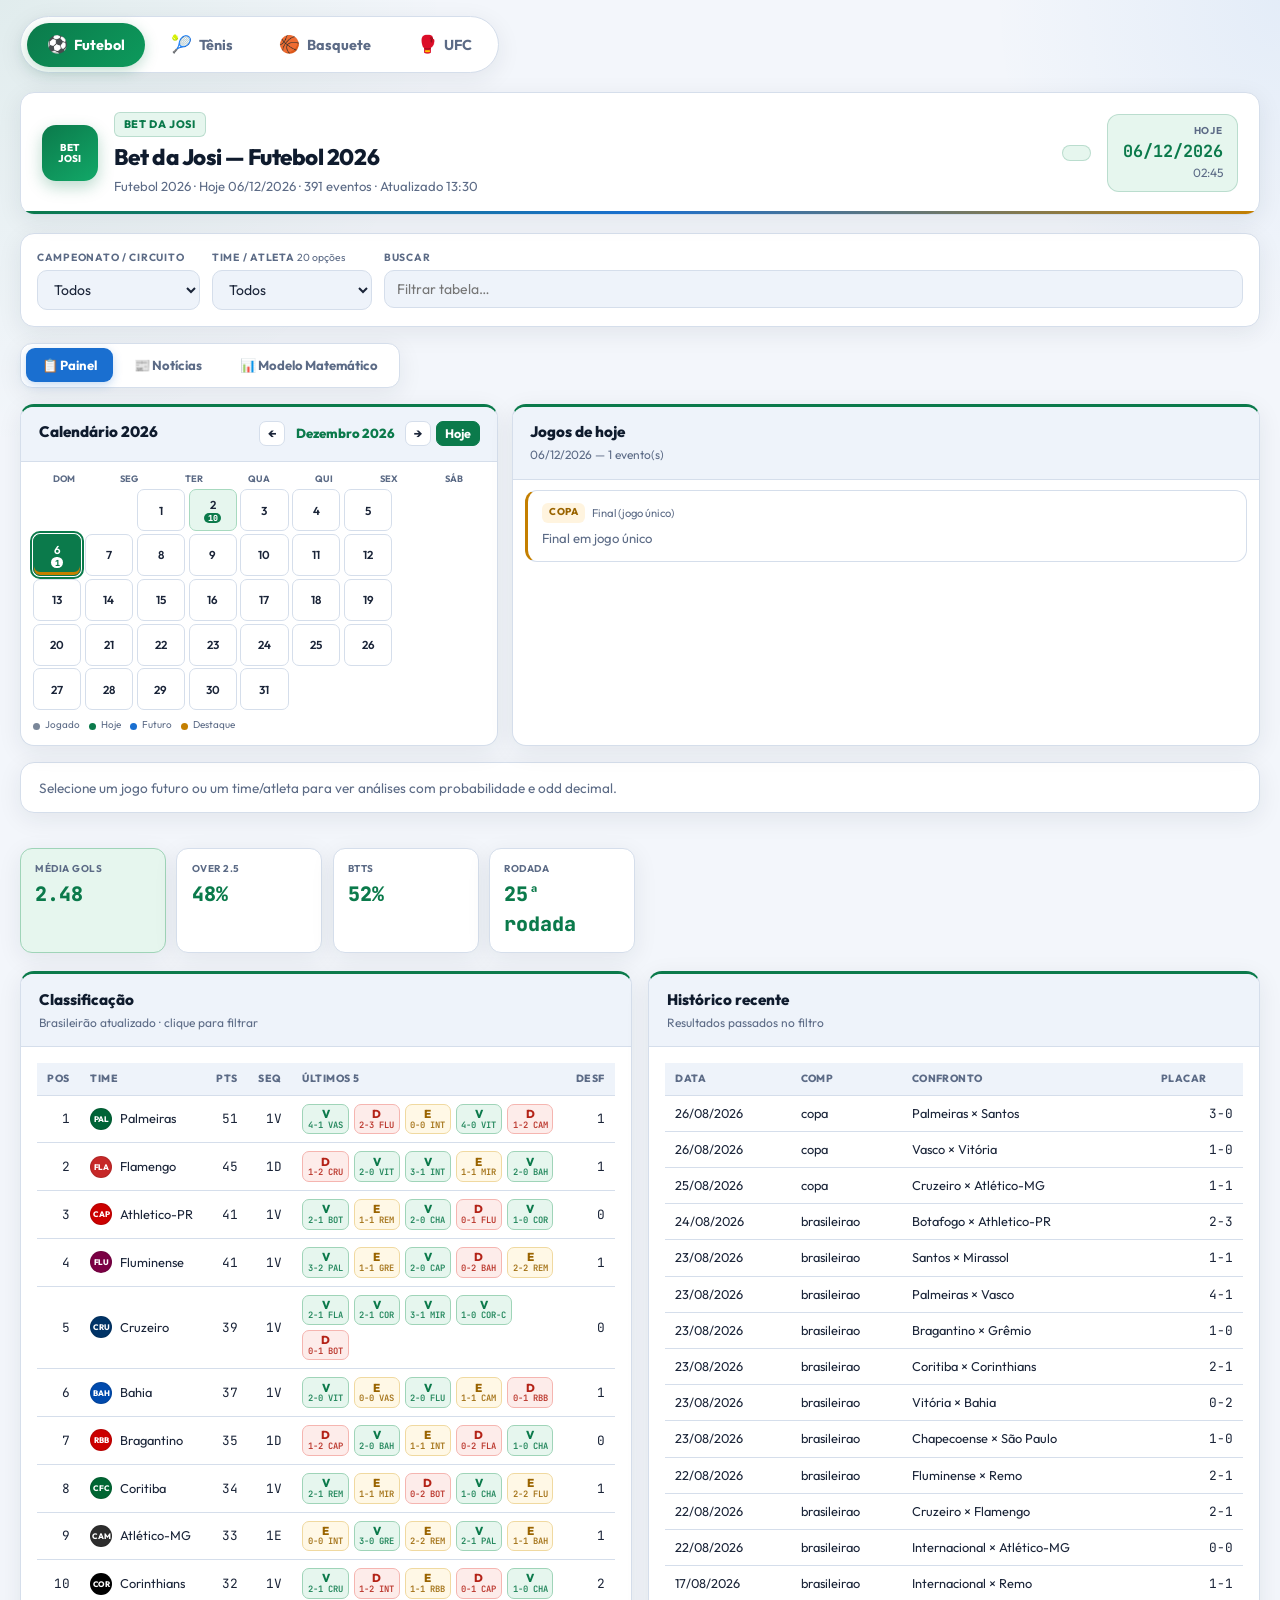
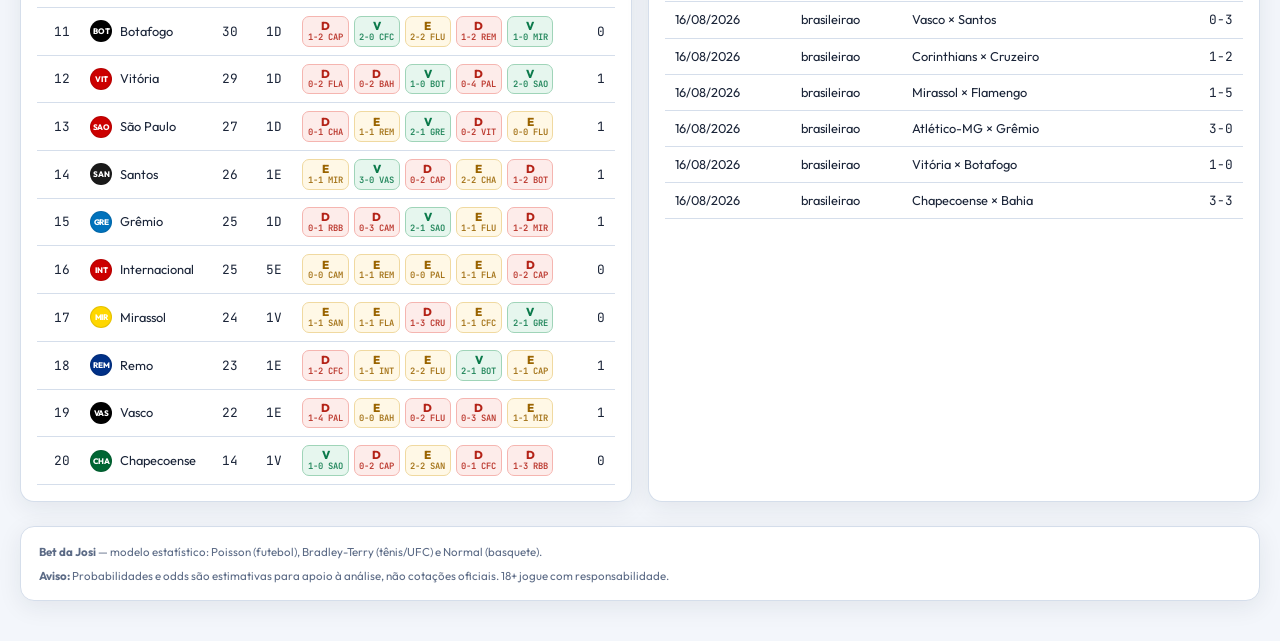
==== index.html @ 53d8cc90 "Adicionar aba de notícias do ge.globo.com com atualização automática. Co-authored-by: Cursor <cursor" ====
<!DOCTYPE html>
<html lang="pt-BR">
<head>
  <meta charset="UTF-8" />
  <meta name="viewport" content="width=device-width, initial-scale=1.0" />
  <title>Bet da Josi 2026 — Futebol, Tênis, Basquete e UFC</title>
  <link rel="preconnect" href="https://fonts.googleapis.com" />
  <link rel="preconnect" href="https://fonts.gstatic.com" crossorigin />
  <link href="https://fonts.googleapis.com/css2?family=Outfit:wght@400;500;600;700;800&family=JetBrains+Mono:wght@500;700&display=swap" rel="stylesheet" />
  <link rel="stylesheet" href="styles.css" />
</head>
<body>
  <div class="app">
    <nav class="sport-tabs" aria-label="Esportes">
      <button type="button" class="sport-tab active" data-sport="futebol"><span class="tab-ico">⚽</span> Futebol</button>
      <button type="button" class="sport-tab" data-sport="tenis"><span class="tab-ico">🎾</span> Tênis</button>
      <button type="button" class="sport-tab" data-sport="basquete"><span class="tab-ico">🏀</span> Basquete</button>
      <button type="button" class="sport-tab" data-sport="ufc"><span class="tab-ico">🥊</span> UFC</button>
    </nav>

    <header class="header">
      <div class="brand-mark">BET<br/>JOSI</div>
      <div class="header-main">
        <span class="badge" id="headerBadge">Bet da Josi</span>
        <h1 id="pageTitle">Bet da Josi 2026</h1>
        <p class="sub" id="metaInfo">Carregando…</p>
      </div>
      <div class="header-selected" id="headerSelected" hidden></div>
      <div class="header-today" id="todayClock" aria-live="polite"></div>
    </header>

    <section class="filters" aria-label="Filtros">
      <div class="filter-group">
        <label for="compFilter">Campeonato / Circuito</label>
        <select id="compFilter"></select>
      </div>
      <div class="filter-group filter-tenis-only" id="tenisGeneroGroup" hidden>
        <label for="tenisGeneroFilter">Circuito</label>
        <select id="tenisGeneroFilter">
          <option value="M">ATP (Masculino)</option>
          <option value="F">WTA (Feminino)</option>
        </select>
      </div>
      <div class="filter-group">
        <label for="teamFilter"><span id="teamFilterLabel">Time / Atleta</span> <span class="filter-count" id="teamsCount"></span></label>
        <select id="teamFilter"></select>
      </div>
      <div class="filter-group grow">
        <label for="searchInput">Buscar</label>
        <input id="searchInput" type="search" placeholder="Filtrar tabela…" />
      </div>
    </section>

    <nav class="view-tabs" aria-label="Visualização">
      <button type="button" class="view-tab active" data-view="painel">📋 Painel</button>
      <button type="button" class="view-tab" data-view="noticias">📰 Notícias</button>
      <button type="button" class="view-tab" data-view="modelo">📊 Modelo Matemático</button>
    </nav>

    <div id="viewPainel" class="view-panel">
    <section class="calendar-section">
      <div class="panel panel-field">
        <div class="panel-head calendar-head">
          <div>
            <h2>Calendário 2026</h2>
            <p>Abre na data de hoje. Clique para ver os jogos do dia.</p>
          </div>
          <div class="calendar-nav">
            <button type="button" id="btnPrevMonth" class="cal-btn" aria-label="Mês anterior">←</button>
            <span id="calMonthLabel" class="cal-month-label">Agosto 2026</span>
            <button type="button" id="btnNextMonth" class="cal-btn" aria-label="Próximo mês">→</button>
            <button type="button" id="btnToday" class="cal-btn cal-btn-today">Hoje</button>
          </div>
        </div>
        <div class="panel-body">
          <div class="cal-weekdays"><span>Dom</span><span>Seg</span><span>Ter</span><span>Qua</span><span>Qui</span><span>Sex</span><span>Sáb</span></div>
          <div id="calendarGrid" class="calendar-grid"></div>
          <div class="cal-legend">
            <span><i class="dot dot-past"></i> Jogado</span>
            <span><i class="dot dot-today"></i> Hoje</span>
            <span><i class="dot dot-future"></i> Futuro</span>
            <span><i class="dot dot-copa"></i> Destaque</span>
          </div>
        </div>
      </div>
      <div class="panel panel-field day-panel">
        <div class="panel-head">
          <h2 id="dayTitle">Jogos do dia</h2>
          <p id="daySubtitle">Selecione uma data</p>
        </div>
        <div class="panel-body" id="dayGamesBody"><div class="empty">Carregando…</div></div>
      </div>
    </section>

    <div class="hint-box" id="hintBox">
      Selecione um jogo futuro ou um time/atleta para ver análises com probabilidade e odd decimal.
    </div>

    <section id="fixturesContainer" class="fixtures-container"></section>
    <section class="kpi-grid" id="kpiGrid"></section>

    <div class="grid-2">
      <article class="panel panel-field">
        <div class="panel-head">
          <h2 id="tableTitle">Resumo</h2>
          <p id="tableSub">Estatísticas do filtro atual</p>
        </div>
        <div class="panel-body table-wrap">
          <table>
            <thead id="teamsTableHead"></thead>
            <tbody id="teamsTableBody"></tbody>
          </table>
        </div>
      </article>
      <article class="panel panel-field">
        <div class="panel-head">
          <h2>Histórico recente</h2>
          <p>Resultados passados no filtro</p>
        </div>
        <div class="panel-body table-wrap">
          <table>
            <thead>
              <tr><th>Data</th><th>Comp</th><th>Confronto</th><th>Placar</th></tr>
            </thead>
            <tbody id="matchesTableBody"></tbody>
          </table>
          <div class="empty" id="matchesEmpty" style="display:none">Nenhum resultado.</div>
        </div>
      </article>
    </div>
    </div>

    <div id="viewModelo" class="view-panel" hidden>
      <article class="panel panel-field modelo-panel">
        <div class="panel-head">
          <h2>Modelo Matemático</h2>
          <p id="modeloSub">Metodologia de cálculo das probabilidades</p>
        </div>
        <div class="panel-body" id="glossarioText"></div>
      </article>
    </div>

    <div id="viewNoticias" class="view-panel" hidden>
      <article class="panel panel-field news-panel">
        <div class="panel-head news-head">
          <div>
            <h2>Últimas notícias</h2>
            <p id="newsSub">Fonte: <a href="https://ge.globo.com/" target="_blank" rel="noopener noreferrer">ge.globo.com</a></p>
          </div>
          <div class="news-meta" id="newsMeta"></div>
        </div>
        <div class="panel-body" id="newsBody">
          <div class="empty">Carregando notícias…</div>
        </div>
      </article>
    </div>

    <footer class="footer">
      <p><strong>Bet da Josi</strong> — modelo estatístico: Poisson (futebol), Bradley-Terry (tênis/UFC) e Normal (basquete).</p>
      <p style="margin-top:0.4rem"><strong>Aviso:</strong> Probabilidades e odds são estimativas para apoio à análise, não cotações oficiais. 18+ jogue com responsabilidade.</p>
    </footer>
  </div>

  <script src="data.js"></script>
  <script src="calendario.js"></script>
  <script src="tenis-data.js"></script>
  <script src="basquete-data.js"></script>
  <script src="ufc-data.js"></script>
  <script src="live-sync.js"></script>
  <script src="markets-engine.js"></script>
  <script src="app.js"></script>
</body>
</html>
---- styles.css ----
:root {
  --bg: #f3f6fb;
  --surface: #ffffff;
  --surface2: #eef3fa;
  --border: #d5deeb;
  --text: #1a2438;
  --muted: #5c6b86;
  --accent: #0b7a4b;
  --accent-soft: #e6f6ee;
  --accent-2: #c47f00;
  --blue: #1a6fd0;
  --radius: 14px;
  --font: "Outfit", "DM Sans", system-ui, sans-serif;
  --mono: "JetBrains Mono", monospace;
  --shadow: 0 6px 24px rgba(26, 36, 56, 0.08);
  --prob-alta: #0b7a4b;
  --prob-media: #c47f00;
  --prob-baixa: #7a8799;
}
*, *::before, *::after { box-sizing: border-box; margin: 0; padding: 0; }
body {
  font-family: var(--font);
  background:
    radial-gradient(ellipse 70% 40% at 0% 0%, rgba(11,122,75,0.08), transparent 50%),
    radial-gradient(ellipse 50% 35% at 100% 0%, rgba(26,111,208,0.07), transparent 45%),
    var(--bg);
  color: var(--text);
  line-height: 1.5;
  min-height: 100vh;
}
.app { max-width: 1440px; margin: 0 auto; padding: 1rem 1.25rem 2.5rem; }

.sport-tabs {
  display: flex; gap: 0.4rem; margin-bottom: 1.15rem; padding: 0.35rem;
  background: var(--surface); border: 1px solid var(--border); border-radius: 999px;
  width: fit-content; max-width: 100%; box-shadow: var(--shadow);
}
.sport-tab {
  border: none; background: transparent; color: var(--muted); font-family: inherit;
  font-weight: 700; font-size: 0.9rem; padding: 0.6rem 1.25rem; border-radius: 999px;
  cursor: pointer; display: flex; align-items: center; justify-content: center; gap: 0.4rem;
  white-space: nowrap; flex: 1; min-height: 44px; transition: background 0.15s, color 0.15s;
}
.sport-tab:hover { color: var(--text); background: var(--surface2); }
.sport-tab.active {
  background: linear-gradient(135deg, #0b7a4b, #0d9a5c); color: #fff;
  box-shadow: 0 4px 14px rgba(11,122,75,0.25);
}
.sport-tab .tab-ico { font-size: 1.05rem; line-height: 1; }

@media (max-width: 720px) {
  .app { padding: 0.75rem 0.85rem 2rem; }
  .sport-tabs {
    display: grid;
    grid-template-columns: 1fr 1fr;
    width: 100%;
    border-radius: 16px;
    gap: 0.35rem;
    padding: 0.4rem;
    overflow: visible;
  }
  .sport-tab {
    flex-direction: column;
    gap: 0.2rem;
    padding: 0.7rem 0.4rem;
    border-radius: 12px;
    font-size: 0.78rem;
    white-space: normal;
    text-align: center;
    line-height: 1.2;
    min-height: 58px;
  }
  .sport-tab .tab-ico { font-size: 1.25rem; }
}

.header {
  display: flex; flex-wrap: wrap; align-items: center; gap: 1rem; margin-bottom: 1.15rem;
  padding: 1.1rem 1.3rem; background: var(--surface); border: 1px solid var(--border);
  border-radius: var(--radius); box-shadow: var(--shadow); position: relative; overflow: hidden;
}
.header::after {
  content: ""; position: absolute; bottom: 0; left: 0; right: 0; height: 3px;
  background: linear-gradient(90deg, var(--accent), var(--blue), var(--accent-2));
}
.brand-mark {
  width: 56px; height: 56px; border-radius: 14px;
  background: linear-gradient(145deg, #0b7a4b, #12a868); display: grid; place-items: center;
  font-weight: 800; font-size: 0.62rem; line-height: 1.15; color: #fff; text-align: center;
  letter-spacing: 0.02em; box-shadow: 0 6px 16px rgba(11,122,75,0.28);
}
.header h1 { font-size: 1.4rem; font-weight: 800; letter-spacing: -0.02em; color: #0f1b2d; }
.header .sub { color: var(--muted); font-size: 0.82rem; margin-top: 0.15rem; }
.badge {
  display: inline-block; padding: 0.2rem 0.55rem; border-radius: 6px; font-size: 0.68rem;
  font-weight: 800; background: var(--accent-soft); color: var(--accent);
  text-transform: uppercase; letter-spacing: 0.06em; margin-bottom: 0.25rem;
  border: 1px solid rgba(11,122,75,0.2);
}
.header-today {
  margin-left: auto; text-align: right; padding: 0.55rem 0.9rem; background: var(--accent-soft);
  border: 1px solid rgba(11,122,75,0.2); border-radius: 12px; min-width: 118px;
}
.header-today .today-label { font-size: 0.62rem; text-transform: uppercase; letter-spacing: 0.08em; color: var(--muted); font-weight: 700; }
.header-today .today-date { font-family: var(--mono); font-weight: 700; font-size: 1.05rem; color: var(--accent); }
.header-today .today-time { font-size: 0.75rem; color: var(--muted); }

.filters {
  display: flex; flex-wrap: wrap; gap: 0.75rem; margin-bottom: 1rem; padding: 1rem;
  background: var(--surface); border: 1px solid var(--border); border-radius: var(--radius); box-shadow: var(--shadow);
}
.filter-tenis-only { display: none !important; }
body.sport-tenis .filter-tenis-only { display: flex !important; }

.filters .filter-group { display: flex; flex-direction: column; gap: 0.25rem; }
.filter-group.grow { flex: 1; min-width: 180px; }
.filter-group label { font-size: 0.65rem; text-transform: uppercase; letter-spacing: 0.07em; color: var(--muted); font-weight: 700; }
.filter-count { font-weight: 400; text-transform: none; letter-spacing: 0; }
.filter-group select, .filter-group input {
  background: var(--surface2); border: 1px solid var(--border); color: var(--text);
  padding: 0.55rem 0.75rem; border-radius: 10px; font-family: inherit; font-size: 0.875rem; min-width: 160px;
}
.filter-group select:focus, .filter-group input:focus { outline: 2px solid var(--accent); outline-offset: 1px; }

.hint-box, .glossario-box {
  padding: 0.9rem 1.1rem; margin-bottom: 1rem; background: var(--surface);
  border: 1px solid var(--border); border-radius: var(--radius); font-size: 0.85rem; color: var(--muted);
  box-shadow: var(--shadow);
}

.view-tabs {
  display: flex; gap: 0.35rem; margin-bottom: 1rem; padding: 0.3rem;
  background: var(--surface); border: 1px solid var(--border); border-radius: 12px;
  width: fit-content; max-width: 100%; box-shadow: var(--shadow);
}
.view-tab {
  border: none; background: transparent; color: var(--muted); font-family: inherit;
  font-weight: 700; font-size: 0.82rem; padding: 0.55rem 1rem; border-radius: 9px; cursor: pointer;
}
.view-tab:hover { color: var(--text); background: var(--surface2); }
.view-tab.active { background: var(--blue); color: #fff; box-shadow: 0 3px 10px rgba(26,111,208,0.25); }

.modelo-panel .panel-body { font-size: 0.88rem; line-height: 1.65; color: var(--text); }
.modelo-panel .panel-body h3 { font-size: 0.95rem; margin: 1rem 0 0.4rem; color: var(--accent); }
.modelo-panel .panel-body h3:first-child { margin-top: 0; }
.modelo-panel .panel-body ul { margin: 0.35rem 0 0.5rem 1.1rem; color: var(--muted); }
.modelo-panel .panel-body li { margin-bottom: 0.25rem; }

.header-main { flex: 1; min-width: 180px; }
.header-selected {
  display: flex; align-items: center; gap: 0.65rem; padding: 0.45rem 0.85rem;
  background: var(--accent-soft); border: 1px solid rgba(11,122,75,0.2); border-radius: 12px;
}
.header-selected .team-name-lg { font-weight: 800; font-size: 0.95rem; }
.header-selected .team-pos { font-size: 0.72rem; color: var(--muted); font-family: var(--mono); }

.team-crest {
  width: 28px; height: 28px; object-fit: contain; flex-shrink: 0; vertical-align: middle;
}
.team-crest.lg { width: 48px; height: 48px; }
.team-crest.sm { width: 22px; height: 22px; }
.team-crest-fb {
  display: inline-grid; place-items: center; border-radius: 50%; color: #fff;
  font-weight: 800; font-size: 0.58rem; letter-spacing: -0.02em;
  border: 1px solid rgba(0,0,0,0.1); flex-shrink: 0;
}
.team-crest-fb.lg { width: 48px; height: 48px; font-size: 0.72rem; }
.team-crest-fb.sm { width: 22px; height: 22px; font-size: 0.5rem; }
.team-cell { display: inline-flex; align-items: center; gap: 0.45rem; }
.proximo-team .crest-wrap { margin-bottom: 0.35rem; display: flex; justify-content: center; }

.form-strip { display: flex; gap: 0.28rem; flex-wrap: wrap; align-items: center; }
.form-badge {
  display: inline-flex; flex-direction: column; align-items: center; justify-content: center;
  min-width: 34px; padding: 0.2rem 0.3rem; border-radius: 7px; font-size: 0.62rem; font-weight: 800;
  border: 1px solid transparent; line-height: 1.1;
}
.form-badge .form-letter { font-size: 0.72rem; }
.form-badge .form-score { font-family: var(--mono); font-size: 0.55rem; font-weight: 600; opacity: 0.9; }
.form-badge.form-win { background: #e6f6ee; color: #0b7a4b; border-color: #9fd4b8; }
.form-badge.form-draw { background: #fff8e6; color: #9a6400; border-color: #f0d9a0; }
.form-badge.form-loss { background: #fdecea; color: #b42318; border-color: #f5b5b0; }

.fixture-info {
  padding: 0.85rem 1rem; background: var(--surface2); border-bottom: 1px solid var(--border);
  display: flex; flex-direction: column; gap: 0.65rem;
}
.fixture-info-row { display: grid; grid-template-columns: repeat(auto-fit, minmax(140px, 1fr)); gap: 0.5rem; }
.info-chip {
  background: var(--surface); border: 1px solid var(--border); border-radius: 10px;
  padding: 0.5rem 0.65rem;
}
.info-chip .chip-label {
  display: block; font-size: 0.58rem; text-transform: uppercase; letter-spacing: 0.06em;
  color: var(--muted); font-weight: 700; margin-bottom: 0.2rem;
}
.info-chip .chip-value { font-size: 0.8rem; font-weight: 600; color: var(--text); }
.info-chip.wide { grid-column: 1 / -1; }
.odds-row { display: flex; gap: 0.4rem; flex-wrap: wrap; }
.odd-box {
  flex: 1; min-width: 70px; text-align: center; padding: 0.4rem 0.5rem;
  background: var(--surface); border: 1px solid var(--border); border-radius: 8px;
}
.odd-box .odd-lbl { font-size: 0.58rem; color: var(--muted); font-weight: 700; text-transform: uppercase; }
.odd-box .odd-val { font-family: var(--mono); font-weight: 800; font-size: 0.95rem; color: var(--accent); }
.injury-list { font-size: 0.75rem; color: var(--muted); margin-top: 0.15rem; }
.injury-list .out { color: #b42318; font-weight: 600; }
.injury-list .in { color: #0b7a4b; font-weight: 600; }
.kpi-form .value { display: flex; justify-content: center; padding-top: 0.15rem; }
.table-form-col { min-width: 190px; }

.news-panel .panel-head.news-head { display: flex; flex-wrap: wrap; justify-content: space-between; align-items: flex-start; gap: 0.75rem; }
.news-meta { font-size: 0.72rem; color: var(--muted); font-family: var(--mono); padding: 0.35rem 0.65rem; background: var(--surface2); border-radius: 8px; border: 1px solid var(--border); }
.news-list { display: flex; flex-direction: column; gap: 0.65rem; }
.news-card {
  display: flex; gap: 0.85rem; padding: 0.85rem; background: var(--surface);
  border: 1px solid var(--border); border-radius: 12px; text-decoration: none; color: inherit;
  transition: border-color 0.15s, box-shadow 0.15s;
}
.news-card:hover { border-color: var(--accent); box-shadow: 0 4px 14px rgba(11,122,75,0.1); }
.news-thumb { width: 110px; height: 74px; object-fit: cover; border-radius: 8px; flex-shrink: 0; background: var(--surface2); }
.news-thumb-fallback { display: grid; place-items: center; font-size: 1.6rem; background: var(--surface2); }
.news-content { flex: 1; min-width: 0; }
.news-team { display: flex; align-items: center; gap: 0.35rem; margin-bottom: 0.25rem; font-size: 0.72rem; font-weight: 700; color: var(--muted); }
.news-title { font-size: 0.92rem; font-weight: 800; line-height: 1.35; margin: 0 0 0.3rem; color: var(--text); }
.news-resumo { font-size: 0.78rem; color: var(--muted); line-height: 1.45; margin: 0 0 0.4rem; display: -webkit-box; -webkit-line-clamp: 2; -webkit-box-orient: vertical; overflow: hidden; }
.news-footer { display: flex; justify-content: space-between; align-items: center; gap: 0.5rem; font-size: 0.7rem; }
.news-date { color: var(--muted); font-family: var(--mono); }
.news-link { color: var(--accent); font-weight: 700; }
@media (max-width: 600px) {
  .news-card { flex-direction: column; }
  .news-thumb { width: 100%; height: 140px; }
}

.calendar-section { display: grid; grid-template-columns: minmax(240px, 0.78fr) 1.22fr; gap: 0.85rem; margin-bottom: 1rem; }
@media (max-width: 980px) { .calendar-section { grid-template-columns: 1fr; } }
.panel {
  background: var(--surface); border: 1px solid var(--border); border-radius: var(--radius);
  overflow: hidden; box-shadow: var(--shadow);
}
.panel-field { border-top: 3px solid var(--accent); }
.panel-head { padding: 0.9rem 1.1rem; border-bottom: 1px solid var(--border); background: var(--surface2); }
.panel-head h2 { font-size: 0.95rem; font-weight: 800; color: #0f1b2d; }
.panel-head p { font-size: 0.75rem; color: var(--muted); margin-top: 0.15rem; }
.panel-body { padding: 1rem; }
.calendar-section .panel-body { padding: 0.65rem 0.75rem 0.75rem; }
.calendar-head { display: flex; flex-wrap: wrap; justify-content: space-between; gap: 0.5rem; align-items: flex-start; }
.calendar-head p { display: none; }
.calendar-nav { display: flex; align-items: center; gap: 0.3rem; }
.cal-btn {
  border: 1px solid var(--border); background: #fff; color: var(--text); border-radius: 7px;
  padding: 0.25rem 0.5rem; font-family: inherit; font-weight: 700; cursor: pointer; font-size: 0.78rem;
}
.cal-btn:hover { border-color: var(--accent); color: var(--accent); }
.cal-btn-today { background: var(--accent); color: #fff; border-color: var(--accent); }
.cal-month-label { font-weight: 800; color: var(--accent); min-width: 110px; text-align: center; font-size: 0.82rem; }
.cal-weekdays {
  display: grid; grid-template-columns: repeat(7, 1fr); gap: 0.18rem; margin-bottom: 0.2rem;
  font-size: 0.58rem; text-transform: uppercase; letter-spacing: 0.04em; color: var(--muted); font-weight: 700; text-align: center;
}
.calendar-grid { display: grid; grid-template-columns: repeat(7, 1fr); gap: 0.18rem; max-width: 360px; }
.cal-day {
  aspect-ratio: 1.15; max-height: 42px; border: 1px solid var(--border); background: #fff; border-radius: 7px;
  cursor: pointer; display: flex; flex-direction: column; align-items: center; justify-content: center;
  gap: 0.05rem; font-family: inherit; color: var(--text); padding: 0.08rem;
}
.cal-day.empty-day { background: transparent; border-color: transparent; cursor: default; }
.cal-day-num { font-weight: 600; font-size: 0.72rem; }
.cal-day-count {
  font-size: 0.52rem; font-family: var(--mono); background: var(--accent); color: #fff;
  border-radius: 999px; padding: 0.02rem 0.22rem; font-weight: 800;
}
.cal-day.has-games { background: var(--accent-soft); border-color: #a7d9bf; }
.cal-day.is-past.has-games { background: #eef1f5; border-color: #c9d2de; }
.cal-day.is-past .cal-day-count { background: #7a8799; }
.cal-day.is-future.has-games { background: #eaf3fc; border-color: #b7d4f5; }
.cal-day.is-future .cal-day-count { background: var(--blue); }
.cal-day.has-copa { box-shadow: inset 0 -3px 0 var(--accent-2); }
.cal-day.is-today { outline: 2px solid var(--accent); outline-offset: 1px; }
.cal-day.is-selected { background: var(--accent) !important; color: #fff; border-color: var(--accent); }
.cal-day.is-selected .cal-day-count { background: #fff; color: var(--accent); }
.cal-legend { display: flex; flex-wrap: wrap; gap: 0.55rem; margin-top: 0.5rem; font-size: 0.62rem; color: var(--muted); }
.cal-legend .dot { display: inline-block; width: 7px; height: 7px; border-radius: 50%; margin-right: 0.2rem; vertical-align: middle; }
.dot-past { background: #7a8799; } .dot-today { background: var(--accent); }
.dot-future { background: var(--blue); } .dot-copa { background: var(--accent-2); }

.day-panel .panel-body { max-height: 340px; overflow-y: auto; }
.day-game {
  display: block; width: 100%; text-align: left; border: 1px solid var(--border); background: #fff;
  border-radius: 12px; padding: 0.75rem 0.9rem; margin-bottom: 0.5rem; cursor: pointer;
  font-family: inherit; color: var(--text);
}
.day-game:hover { border-color: var(--accent); background: var(--accent-soft); }
.day-game.upcoming { border-left: 3px solid var(--blue); }
.day-game.live-day { border-left: 3px solid var(--accent); }
.day-game.played { border-left: 3px solid #7a8799; }
.day-game-tbd { border-left: 3px solid var(--accent-2); cursor: default; }
.day-game-meta { display: flex; flex-wrap: wrap; gap: 0.45rem; font-size: 0.7rem; color: var(--muted); margin-bottom: 0.4rem; align-items: center; }
.day-game-row { display: grid; grid-template-columns: 1fr auto 1fr; gap: 0.5rem; align-items: center; font-weight: 700; font-size: 0.88rem; }
.day-team { display: flex; align-items: center; gap: 0.3rem; }
.day-team.right { justify-content: flex-end; }
.day-score { font-family: var(--mono); color: var(--accent); font-size: 1rem; }
.day-kick { font-family: var(--mono); color: var(--blue); font-size: 0.85rem; font-weight: 700; }
.day-game-cta { margin-top: 0.35rem; font-size: 0.7rem; color: var(--accent); font-weight: 700; }
.day-game-tbd-msg { font-size: 0.82rem; color: var(--muted); }

.comp-badge {
  display: inline-block; padding: 0.15rem 0.45rem; border-radius: 6px; font-size: 0.62rem;
  font-weight: 800; text-transform: uppercase; letter-spacing: 0.04em; background: #e8eef7; color: #3a4a66;
}
.comp-badge.comp-copa, .comp-badge.comp-usopen { background: #fff4df; color: #9a6400; }
.comp-badge.comp-brasileirao, .comp-badge.comp-nba { background: #e5f0fc; color: #1859a8; }
.comp-badge.comp-nbb { background: var(--accent-soft); color: var(--accent); }
.comp-badge.comp-euroleague, .comp-badge.comp-atp1000, .comp-badge.comp-grandslam { background: #efe8ff; color: #5b3db8; }
.comp-badge.comp-atp { background: #e5f0fc; color: #1859a8; }
.comp-badge.comp-wta { background: #fce8f0; color: #a8326b; }
.comp-badge.comp-fightnight { background: #ffe8e0; color: #9a3a1a; }
.comp-badge.comp-ppv { background: #1a1a1a; color: #f5c518; }
.comp-badge.comp-noche { background: #ffe6f0; color: #9a1a4a; }
.team-dot { display: inline-block; width: 9px; height: 9px; border-radius: 50%; margin-right: 0.3rem; vertical-align: middle; border: 1px solid rgba(0,0,0,0.12); }

.fixtures-container { display: flex; flex-direction: column; gap: 1.1rem; margin-bottom: 1.15rem; }
.fixture-card { background: var(--surface); border: 1px solid var(--border); border-radius: var(--radius); overflow: hidden; box-shadow: var(--shadow); }
.fixture-head {
  display: flex; flex-wrap: wrap; align-items: center; gap: 0.75rem; padding: 0.75rem 1.15rem;
  background: linear-gradient(90deg, #0b7a4b, #1565c0); color: #fff;
}
.fixture-rotulo { font-size: 0.85rem; font-weight: 700; }
.proximo-match {
  display: flex; flex-wrap: wrap; align-items: center; justify-content: center; gap: 1rem;
  padding: 1.15rem; background: var(--accent-soft); border-bottom: 1px solid var(--border);
}
.proximo-team { text-align: center; min-width: 120px; }
.proximo-team .name { display: flex; align-items: center; justify-content: center; gap: 0.35rem; flex-wrap: wrap; font-weight: 800; font-size: 1.05rem; }
.proximo-team .role { font-size: 0.7rem; color: var(--muted); }
.proximo-vs {
  font-size: 1.2rem; font-weight: 800; color: var(--accent); font-family: var(--mono);
  padding: 0.35rem 0.7rem; border: 1px solid var(--border); border-radius: 8px; background: #fff;
}
.proximo-meta { display: none; }
.fixture-body { display: grid; grid-template-columns: 1fr 1.25fr; gap: 0; }
@media (max-width: 900px) { .fixture-body { grid-template-columns: 1fr; } }
.fixture-col { padding: 1.15rem; }
.fixture-col + .fixture-col { border-left: 1px solid var(--border); }
@media (max-width: 900px) { .fixture-col + .fixture-col { border-left: none; border-top: 1px solid var(--border); } }
.fixture-col h3 {
  font-size: 0.72rem; text-transform: uppercase; letter-spacing: 0.07em; color: var(--muted);
  margin-bottom: 0.7rem; font-weight: 800;
}
.top-picks { display: flex; flex-direction: column; gap: 0.45rem; }
.pick-card {
  display: flex; align-items: center; gap: 0.7rem; padding: 0.7rem 0.85rem;
  background: var(--surface2); border: 1px solid var(--border); border-radius: 10px;
}
.pick-card.destaque { background: var(--accent-soft); border-color: #9fd4b8; }
.pick-rank {
  width: 28px; height: 28px; border-radius: 8px; background: var(--accent); color: #fff;
  font-weight: 800; font-size: 0.8rem; display: grid; place-items: center; flex-shrink: 0;
}
.pick-info { flex: 1; }
.pick-mercado { font-weight: 700; font-size: 0.85rem; }
.pick-motivo { font-size: 0.7rem; color: var(--muted); margin-top: 0.1rem; }
.pick-side { text-align: right; flex-shrink: 0; }
.pick-prob { font-family: var(--mono); font-weight: 800; font-size: 1.05rem; }
.pick-odd { font-family: var(--mono); font-size: 0.72rem; color: var(--accent-2); font-weight: 700; }
.pick-prob.alta { color: var(--prob-alta); }
.pick-prob.media { color: var(--prob-media); }
.pick-prob.baixa { color: var(--prob-baixa); }

.mercado-grupo { margin-bottom: 0.85rem; }
.mercado-grupo-title {
  font-size: 0.7rem; font-weight: 800; text-transform: uppercase; letter-spacing: 0.05em;
  color: var(--accent); margin-bottom: 0.4rem; padding-bottom: 0.25rem; border-bottom: 1px solid var(--border);
}
.mercado-row { display: flex; align-items: center; gap: 0.45rem; font-size: 0.78rem; margin-bottom: 0.3rem; }
.mercado-nome { width: 40%; flex-shrink: 0; font-weight: 500; }
.mercado-bar-wrap { flex: 1; height: 6px; background: #e4ebf5; border-radius: 3px; overflow: hidden; }
.mercado-bar { height: 100%; background: linear-gradient(90deg, var(--accent), #3dba7a); border-radius: 3px; }
.mercado-pct { width: 36px; text-align: right; font-family: var(--mono); font-size: 0.7rem; font-weight: 700; }
.mercado-odd { width: 42px; text-align: right; font-family: var(--mono); font-size: 0.68rem; color: var(--accent-2); font-weight: 700; }
.mercado-pct.alta { color: var(--prob-alta); }
.mercado-pct.media { color: var(--prob-media); }
.mercado-pct.baixa { color: var(--prob-baixa); }

.kpi-grid { display: grid; grid-template-columns: repeat(auto-fill, minmax(130px, 1fr)); gap: 0.65rem; margin-bottom: 1.15rem; }
.kpi { background: var(--surface); border: 1px solid var(--border); border-radius: 12px; padding: 0.8rem 0.9rem; box-shadow: var(--shadow); }
.kpi .label { font-size: 0.62rem; text-transform: uppercase; letter-spacing: 0.05em; color: var(--muted); font-weight: 700; }
.kpi .value { font-size: 1.25rem; font-weight: 800; font-family: var(--mono); color: var(--accent); margin-top: 0.15rem; }
.kpi.highlight { border-color: #9fd4b8; background: var(--accent-soft); }
.grid-2 { display: grid; grid-template-columns: 1fr 1fr; gap: 1rem; margin-bottom: 1.15rem; }
@media (max-width: 900px) { .grid-2 { grid-template-columns: 1fr; } }
.table-wrap { overflow-x: auto; }
table { width: 100%; border-collapse: collapse; font-size: 0.8rem; }
th, td { padding: 0.5rem 0.65rem; text-align: left; border-bottom: 1px solid var(--border); }
th { font-size: 0.65rem; text-transform: uppercase; letter-spacing: 0.04em; color: var(--muted); font-weight: 800; background: var(--surface2); }
tr:hover td { background: var(--accent-soft); }
tr.selected-row td { background: #d9f0e4; font-weight: 600; }
.num { font-family: var(--mono); text-align: right; }
.footer {
  margin-top: 1.5rem; padding: 1rem 1.15rem; background: var(--surface);
  border: 1px solid var(--border); border-radius: var(--radius); font-size: 0.72rem; color: var(--muted);
  box-shadow: var(--shadow);
}
.empty { text-align: center; padding: 2rem 1rem; color: var(--muted); font-size: 0.875rem; }
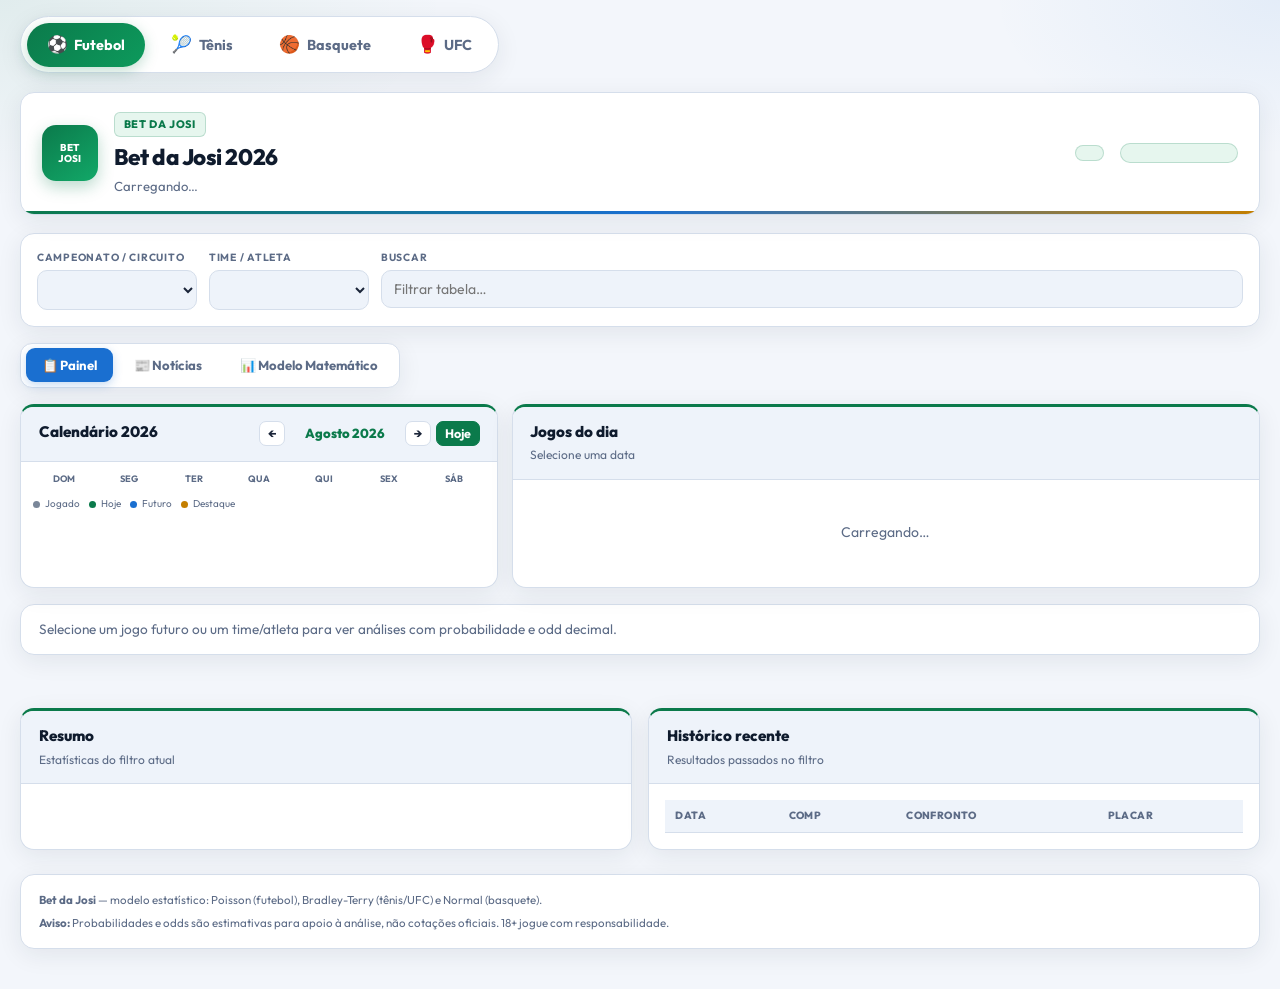
==== commit 091c684e: "Adicionar Série B e Libertadores com modelo de análise aprimorado. Co-authored-by: Cursor <cursorage" ====
--- a/index.html
+++ b/index.html
@@ -162,6 +162,9 @@
   </div>
 
   <script src="data.js"></script>
+  <script src="serie-b-data.js"></script>
+  <script src="libertadores-data.js"></script>
+  <script src="football-merge.js"></script>
   <script src="calendario.js"></script>
   <script src="tenis-data.js"></script>
   <script src="basquete-data.js"></script>
--- a/styles.css
+++ b/styles.css
@@ -309,6 +309,8 @@
 }
 .comp-badge.comp-copa, .comp-badge.comp-usopen { background: #fff4df; color: #9a6400; }
 .comp-badge.comp-brasileirao, .comp-badge.comp-nba { background: #e5f0fc; color: #1859a8; }
+.comp-badge.comp-serieb { background: #e8f5e9; color: #2e7d32; }
+.comp-badge.comp-libertadores { background: #fff3e0; color: #e65100; }
 .comp-badge.comp-nbb { background: var(--accent-soft); color: var(--accent); }
 .comp-badge.comp-euroleague, .comp-badge.comp-atp1000, .comp-badge.comp-grandslam { background: #efe8ff; color: #5b3db8; }
 .comp-badge.comp-atp { background: #e5f0fc; color: #1859a8; }
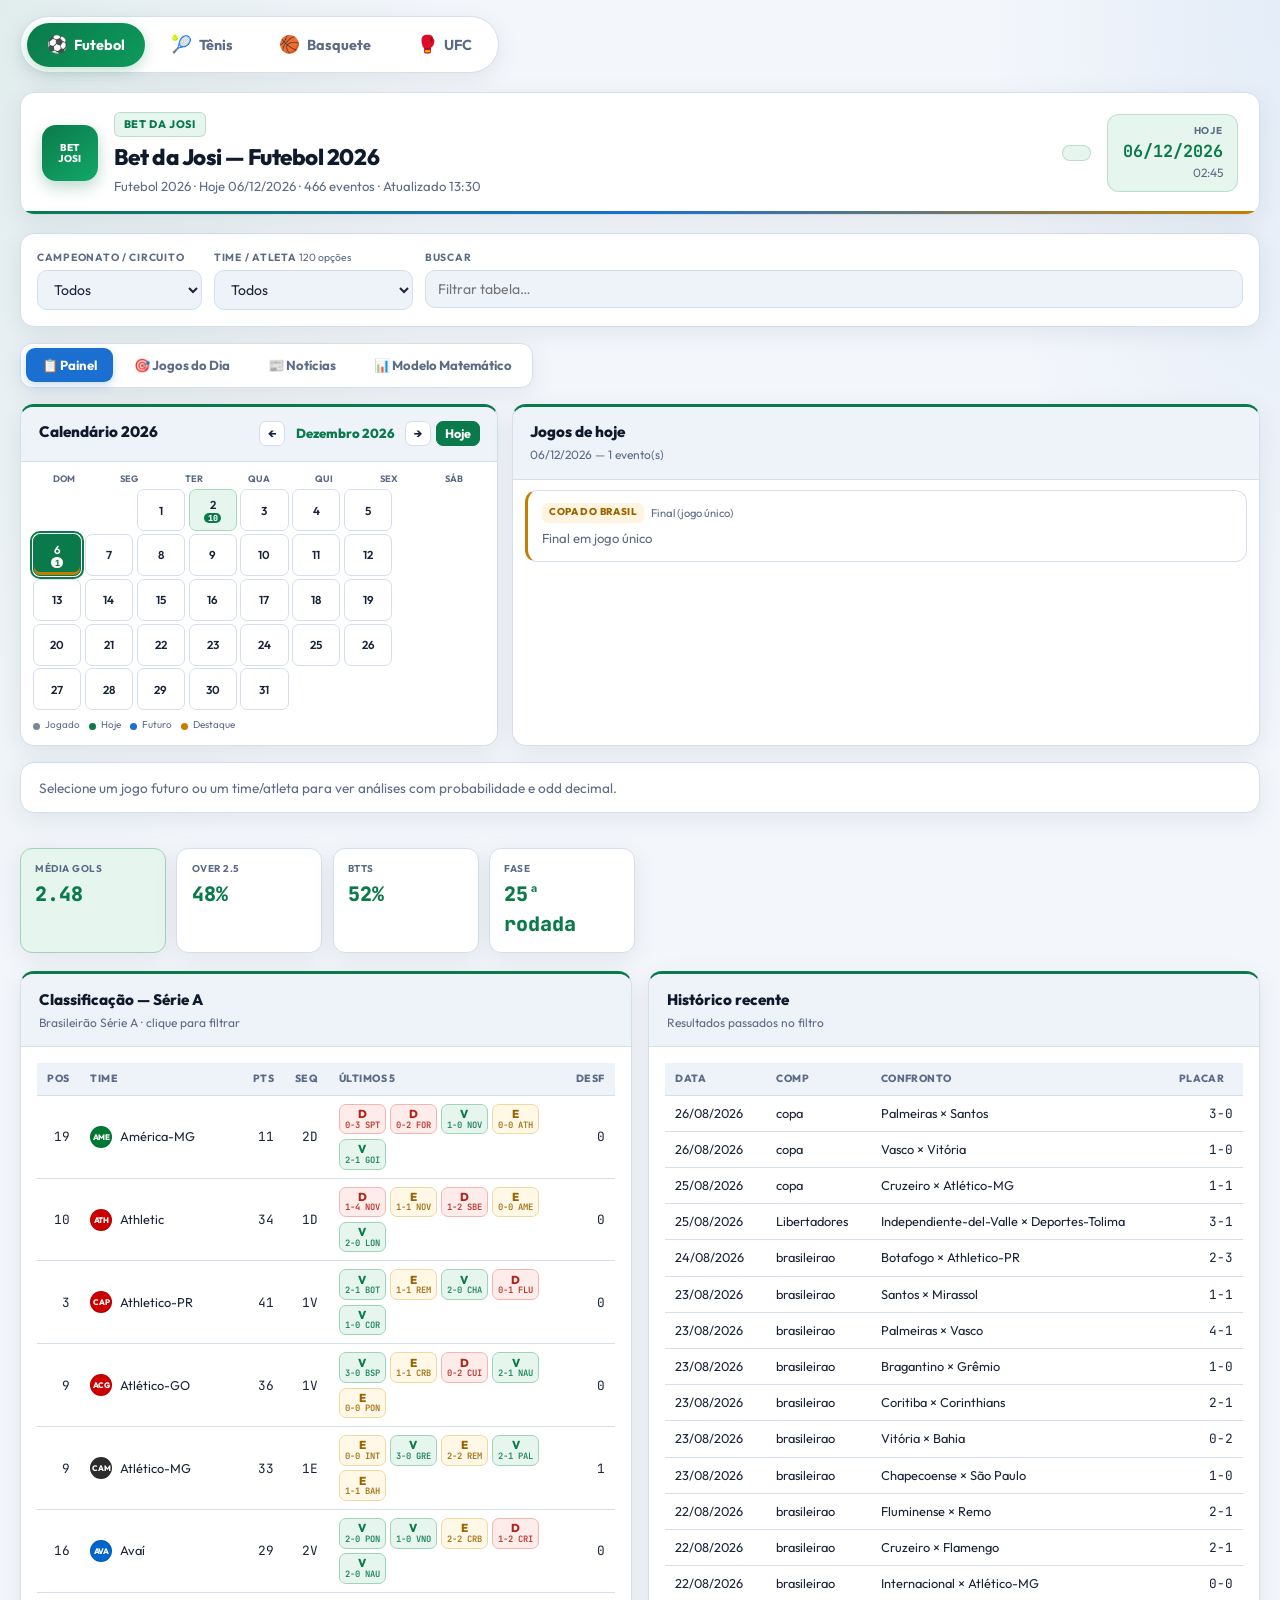
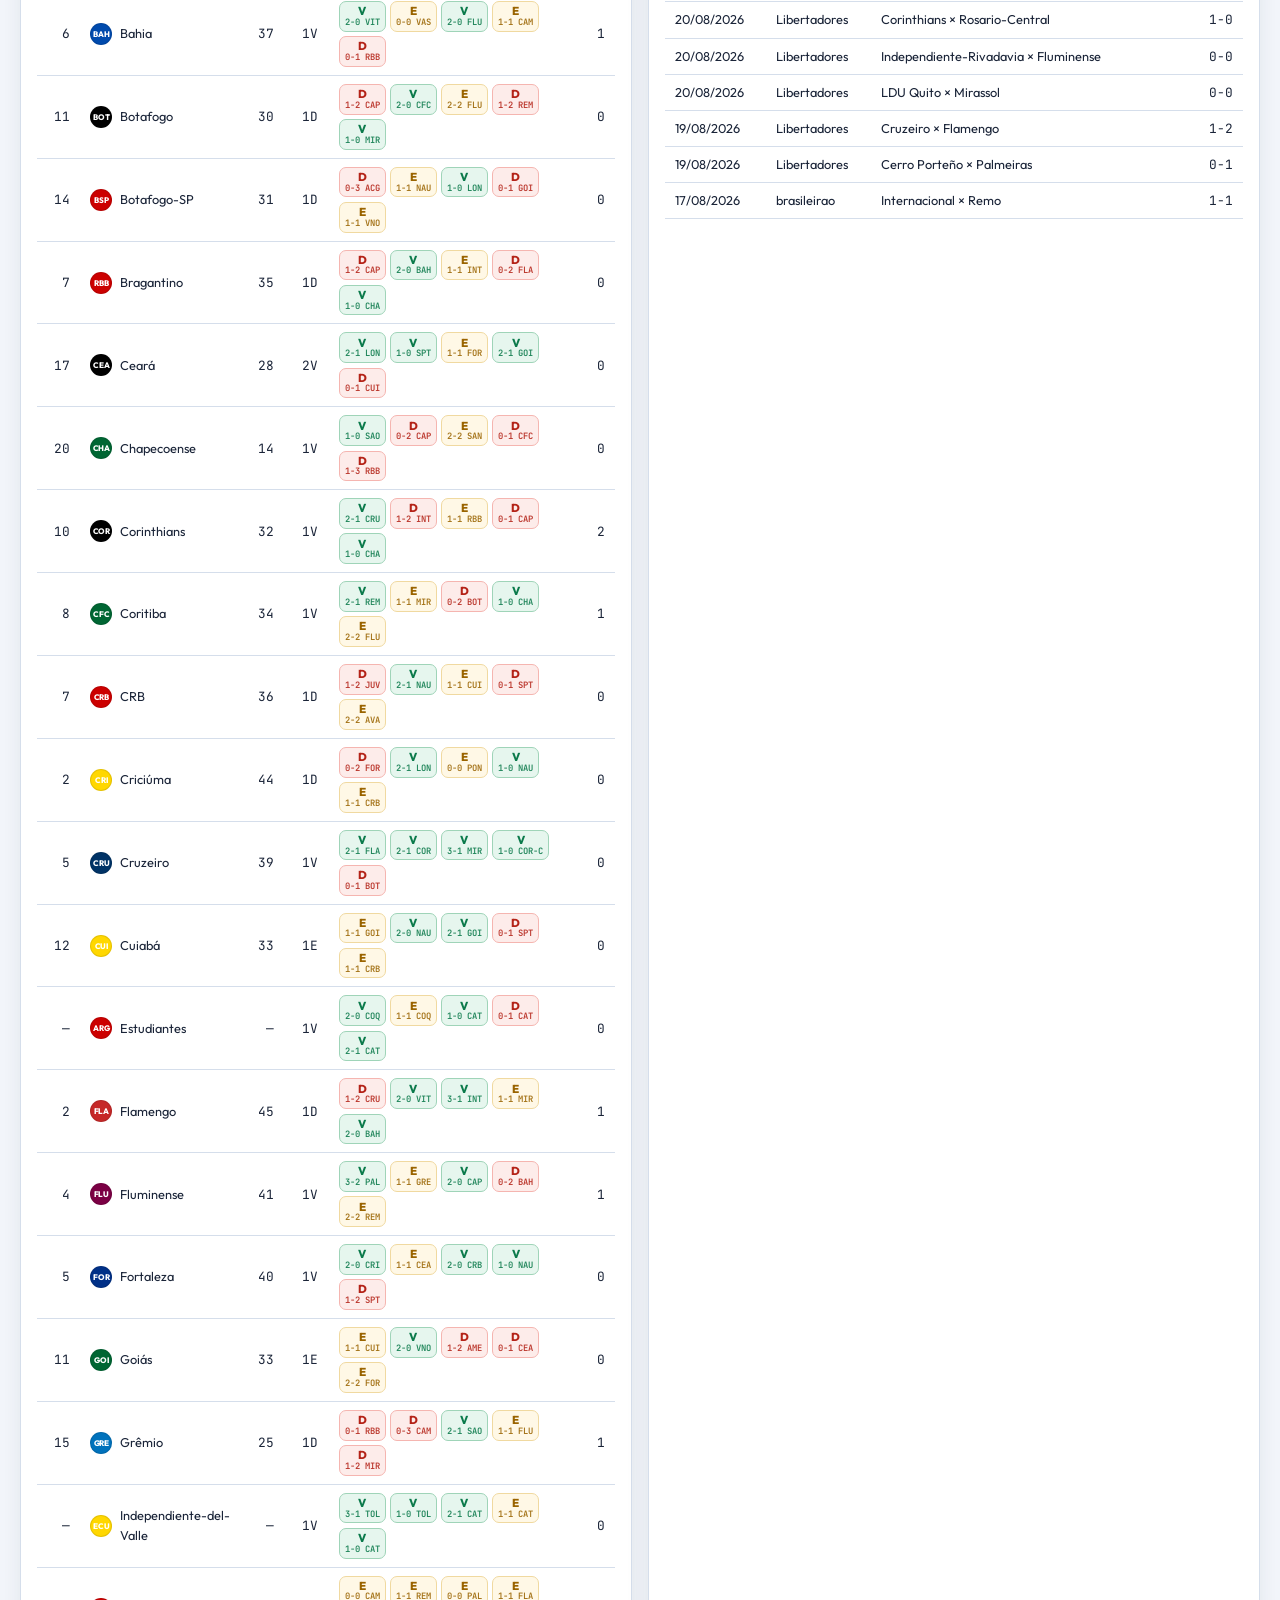
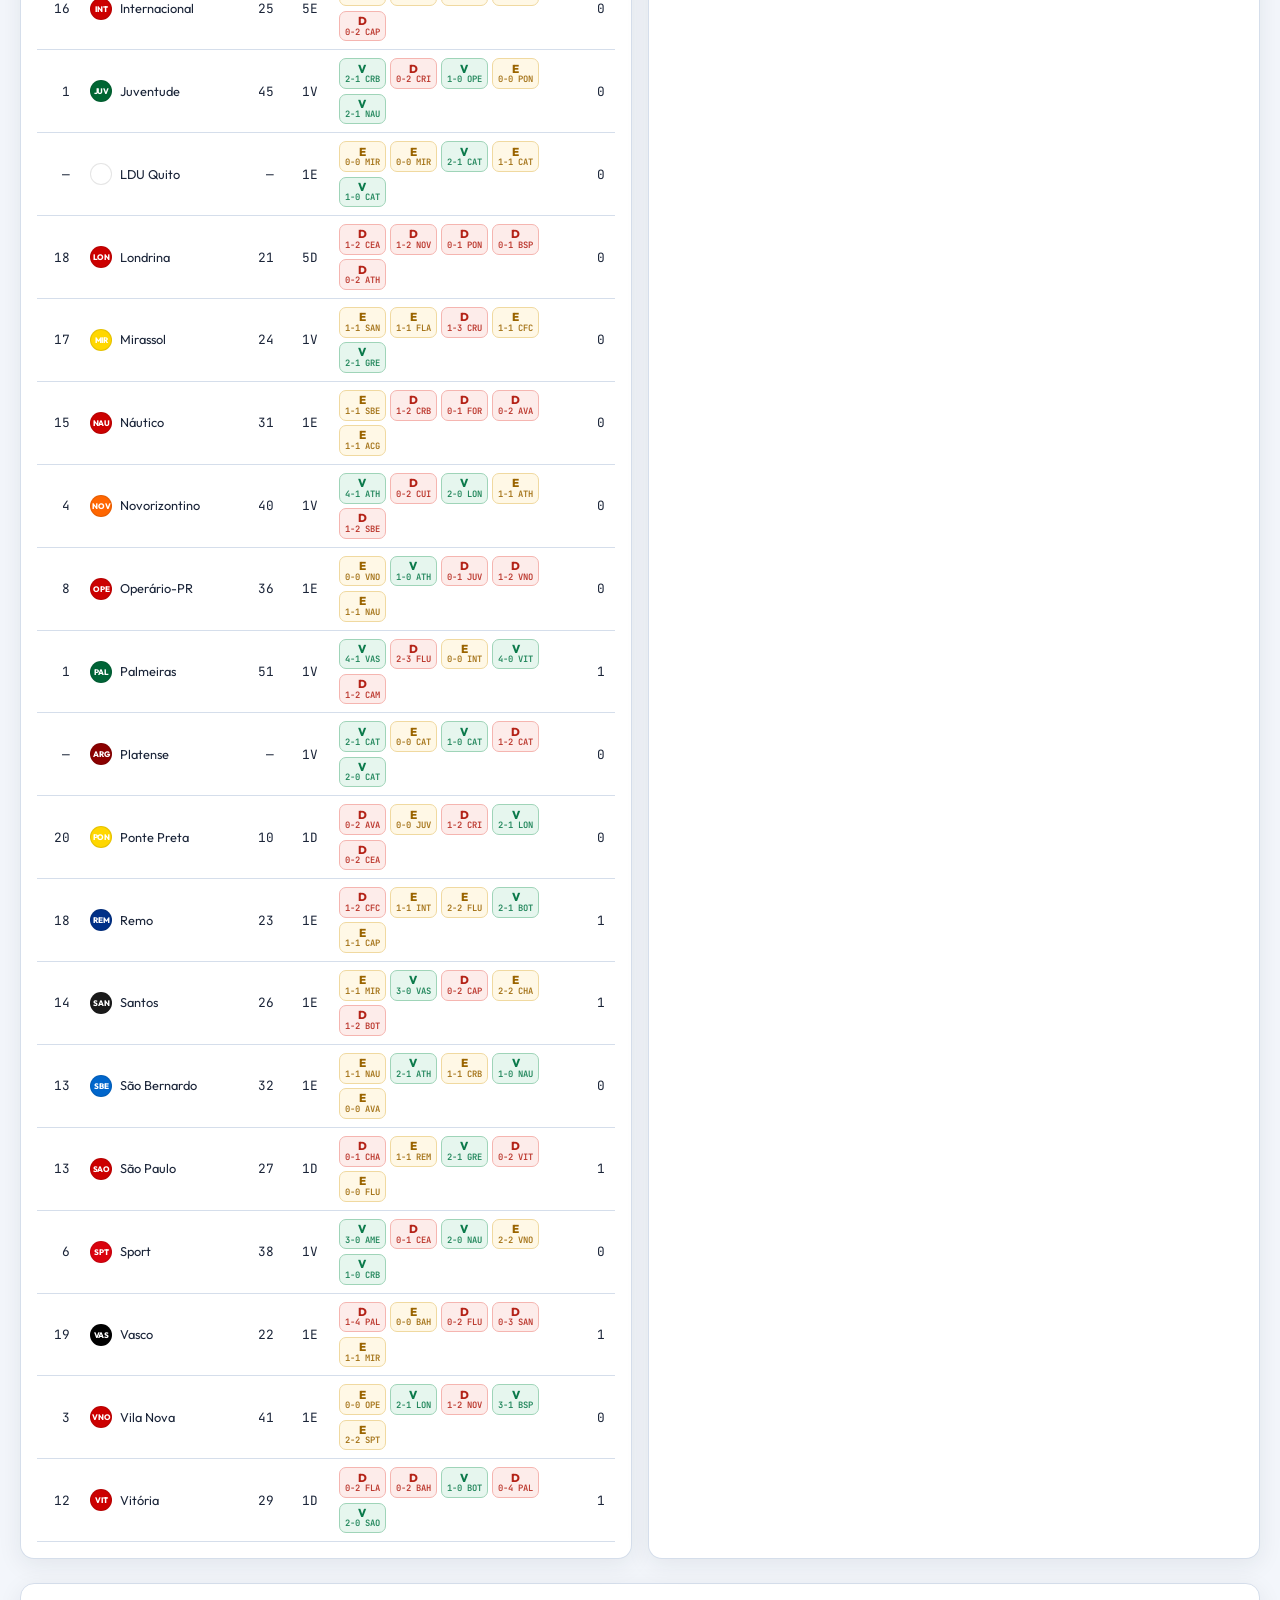
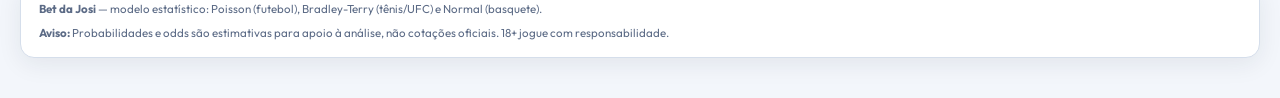
==== commit 08c5f2f3: "Adicionar ligas europeias e aba Jogos do Dia com filtro de probabilidade. Co-authored-by: Cursor <cu" ====
--- a/index.html
+++ b/index.html
@@ -53,6 +53,7 @@
 
     <nav class="view-tabs" aria-label="Visualização">
       <button type="button" class="view-tab active" data-view="painel">📋 Painel</button>
+      <button type="button" class="view-tab" data-view="dia">🎯 Jogos do Dia</button>
       <button type="button" class="view-tab" data-view="noticias">📰 Notícias</button>
       <button type="button" class="view-tab" data-view="modelo">📊 Modelo Matemático</button>
     </nav>
@@ -130,6 +131,26 @@
     </div>
     </div>
 
+    <div id="viewDia" class="view-panel" hidden>
+      <article class="panel panel-field dia-panel">
+        <div class="panel-head">
+          <div>
+            <h2>Jogos do Dia — Apostas de Alta Probabilidade</h2>
+            <p id="diaSub">Modelo Poisson · probabilidades estimadas · filtre por confiança mínima</p>
+          </div>
+          <div class="dia-thresholds" id="diaThresholds">
+            <button type="button" class="dia-thresh" data-min="60">+60%</button>
+            <button type="button" class="dia-thresh active" data-min="70">+70%</button>
+            <button type="button" class="dia-thresh" data-min="80">+80%</button>
+          </div>
+        </div>
+        <div class="panel-body">
+          <div id="diaCombinada" class="dia-combinada"></div>
+          <div id="diaPicksBody"></div>
+        </div>
+      </article>
+    </div>
+
     <div id="viewModelo" class="view-panel" hidden>
       <article class="panel panel-field modelo-panel">
         <div class="panel-head">
@@ -164,6 +185,7 @@
   <script src="data.js"></script>
   <script src="serie-b-data.js"></script>
   <script src="libertadores-data.js"></script>
+  <script src="europe-data.js"></script>
   <script src="football-merge.js"></script>
   <script src="calendario.js"></script>
   <script src="tenis-data.js"></script>
--- a/styles.css
+++ b/styles.css
@@ -311,6 +311,10 @@
 .comp-badge.comp-brasileirao, .comp-badge.comp-nba { background: #e5f0fc; color: #1859a8; }
 .comp-badge.comp-serieb { background: #e8f5e9; color: #2e7d32; }
 .comp-badge.comp-libertadores { background: #fff3e0; color: #e65100; }
+.comp-badge.comp-premier-league { background: #e8eaf6; color: #283593; }
+.comp-badge.comp-la-liga { background: #fce4ec; color: #ad1457; }
+.comp-badge.comp-bundesliga { background: #fff8e1; color: #f57f17; }
+.comp-badge.comp-primeira-liga { background: #e0f2f1; color: #00695c; }
 .comp-badge.comp-nbb { background: var(--accent-soft); color: var(--accent); }
 .comp-badge.comp-euroleague, .comp-badge.comp-atp1000, .comp-badge.comp-grandslam { background: #efe8ff; color: #5b3db8; }
 .comp-badge.comp-atp { background: #e5f0fc; color: #1859a8; }
@@ -403,3 +407,50 @@
   box-shadow: var(--shadow);
 }
 .empty { text-align: center; padding: 2rem 1rem; color: var(--muted); font-size: 0.875rem; }
+
+/* Jogos do Dia */
+.dia-panel .panel-head { display: flex; flex-wrap: wrap; align-items: flex-start; justify-content: space-between; gap: 1rem; }
+.dia-thresholds { display: flex; gap: 0.4rem; flex-wrap: wrap; }
+.dia-thresh {
+  padding: 0.45rem 0.85rem; border-radius: 8px; border: 2px solid var(--border);
+  background: #fff; font-weight: 800; font-size: 0.78rem; cursor: pointer; color: var(--muted);
+}
+.dia-thresh.active { border-color: var(--accent); background: var(--accent-soft); color: var(--accent); }
+.dia-thresh:hover { border-color: var(--blue); }
+.dia-combinada {
+  background: linear-gradient(135deg, #0b7a4b 0%, #1565c0 100%); color: #fff;
+  border-radius: var(--radius); padding: 1rem 1.15rem; margin-bottom: 1.15rem;
+}
+.dia-combinada h3 { font-size: 0.85rem; margin-bottom: 0.65rem; opacity: 0.95; }
+.dia-combi-legs { display: flex; flex-direction: column; gap: 0.45rem; margin-bottom: 0.75rem; }
+.dia-combi-leg {
+  display: flex; flex-wrap: wrap; align-items: center; gap: 0.5rem;
+  background: rgba(255,255,255,0.12); border-radius: 8px; padding: 0.5rem 0.65rem; font-size: 0.82rem;
+}
+.dia-combi-leg .prob { font-family: var(--mono); font-weight: 800; margin-left: auto; }
+.dia-combi-summary {
+  display: flex; flex-wrap: wrap; gap: 1rem; align-items: center;
+  padding-top: 0.65rem; border-top: 1px solid rgba(255,255,255,0.25); font-size: 0.88rem;
+}
+.dia-combi-summary strong { font-family: var(--mono); font-size: 1.05rem; }
+.dia-game-block {
+  border: 1px solid var(--border); border-radius: var(--radius); margin-bottom: 0.85rem;
+  overflow: hidden; background: var(--surface);
+}
+.dia-game-head {
+  display: flex; flex-wrap: wrap; align-items: center; gap: 0.5rem;
+  padding: 0.65rem 0.85rem; background: var(--surface2); border-bottom: 1px solid var(--border);
+}
+.dia-game-head .teams { font-weight: 800; font-size: 0.92rem; flex: 1; min-width: 180px; }
+.dia-picks { padding: 0.5rem 0.65rem; }
+.dia-pick-row {
+  display: flex; flex-wrap: wrap; align-items: center; gap: 0.5rem;
+  padding: 0.45rem 0.35rem; border-bottom: 1px solid var(--border); font-size: 0.82rem;
+}
+.dia-pick-row:last-child { border-bottom: none; }
+.dia-pick-row .mercado { flex: 1; min-width: 140px; font-weight: 600; }
+.dia-pick-row .prob { font-family: var(--mono); font-weight: 800; min-width: 3rem; text-align: right; }
+.dia-pick-row .odd { font-family: var(--mono); color: var(--blue); font-weight: 700; min-width: 3rem; text-align: right; }
+.dia-pick-row.prob-alta .prob { color: var(--accent); }
+.dia-pick-row.prob-media .prob { color: #c77800; }
+.dia-warn { font-size: 0.75rem; color: var(--muted); margin-top: 0.75rem; padding: 0.65rem; background: var(--surface2); border-radius: 8px; }
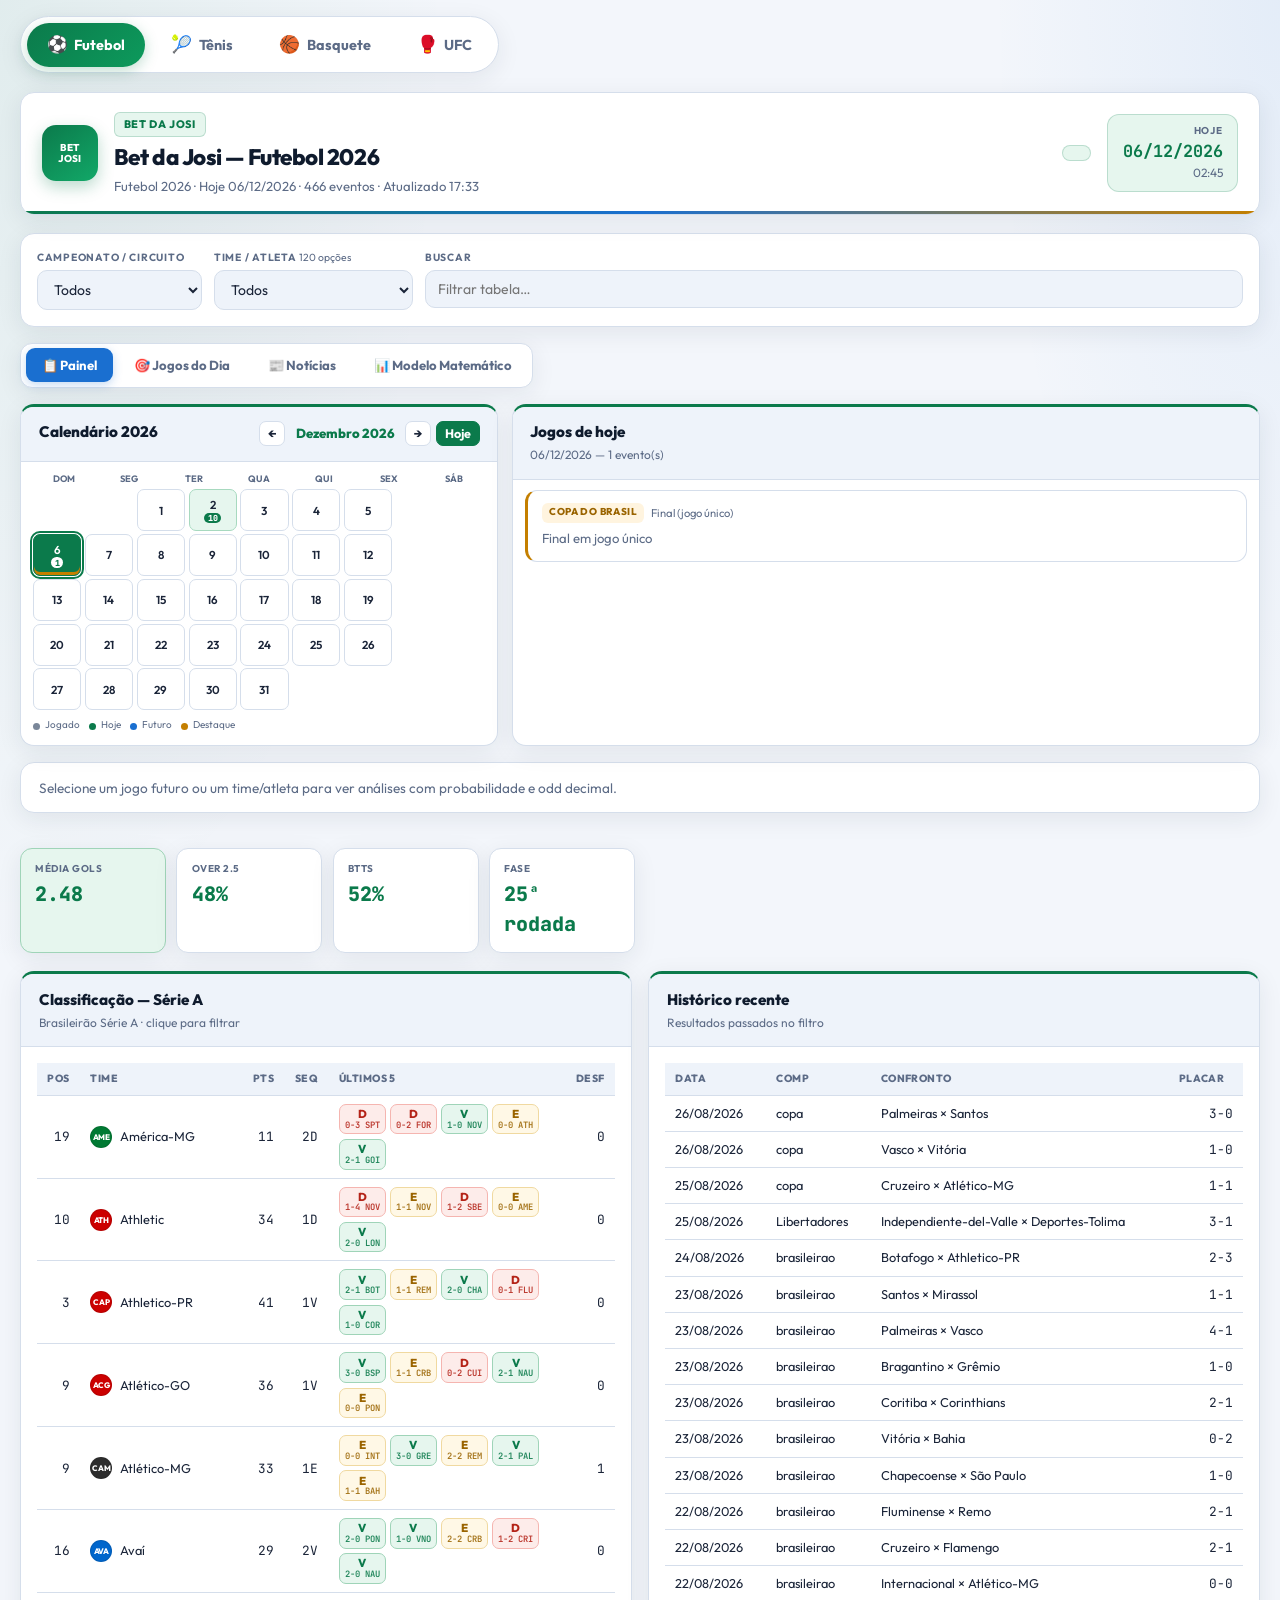
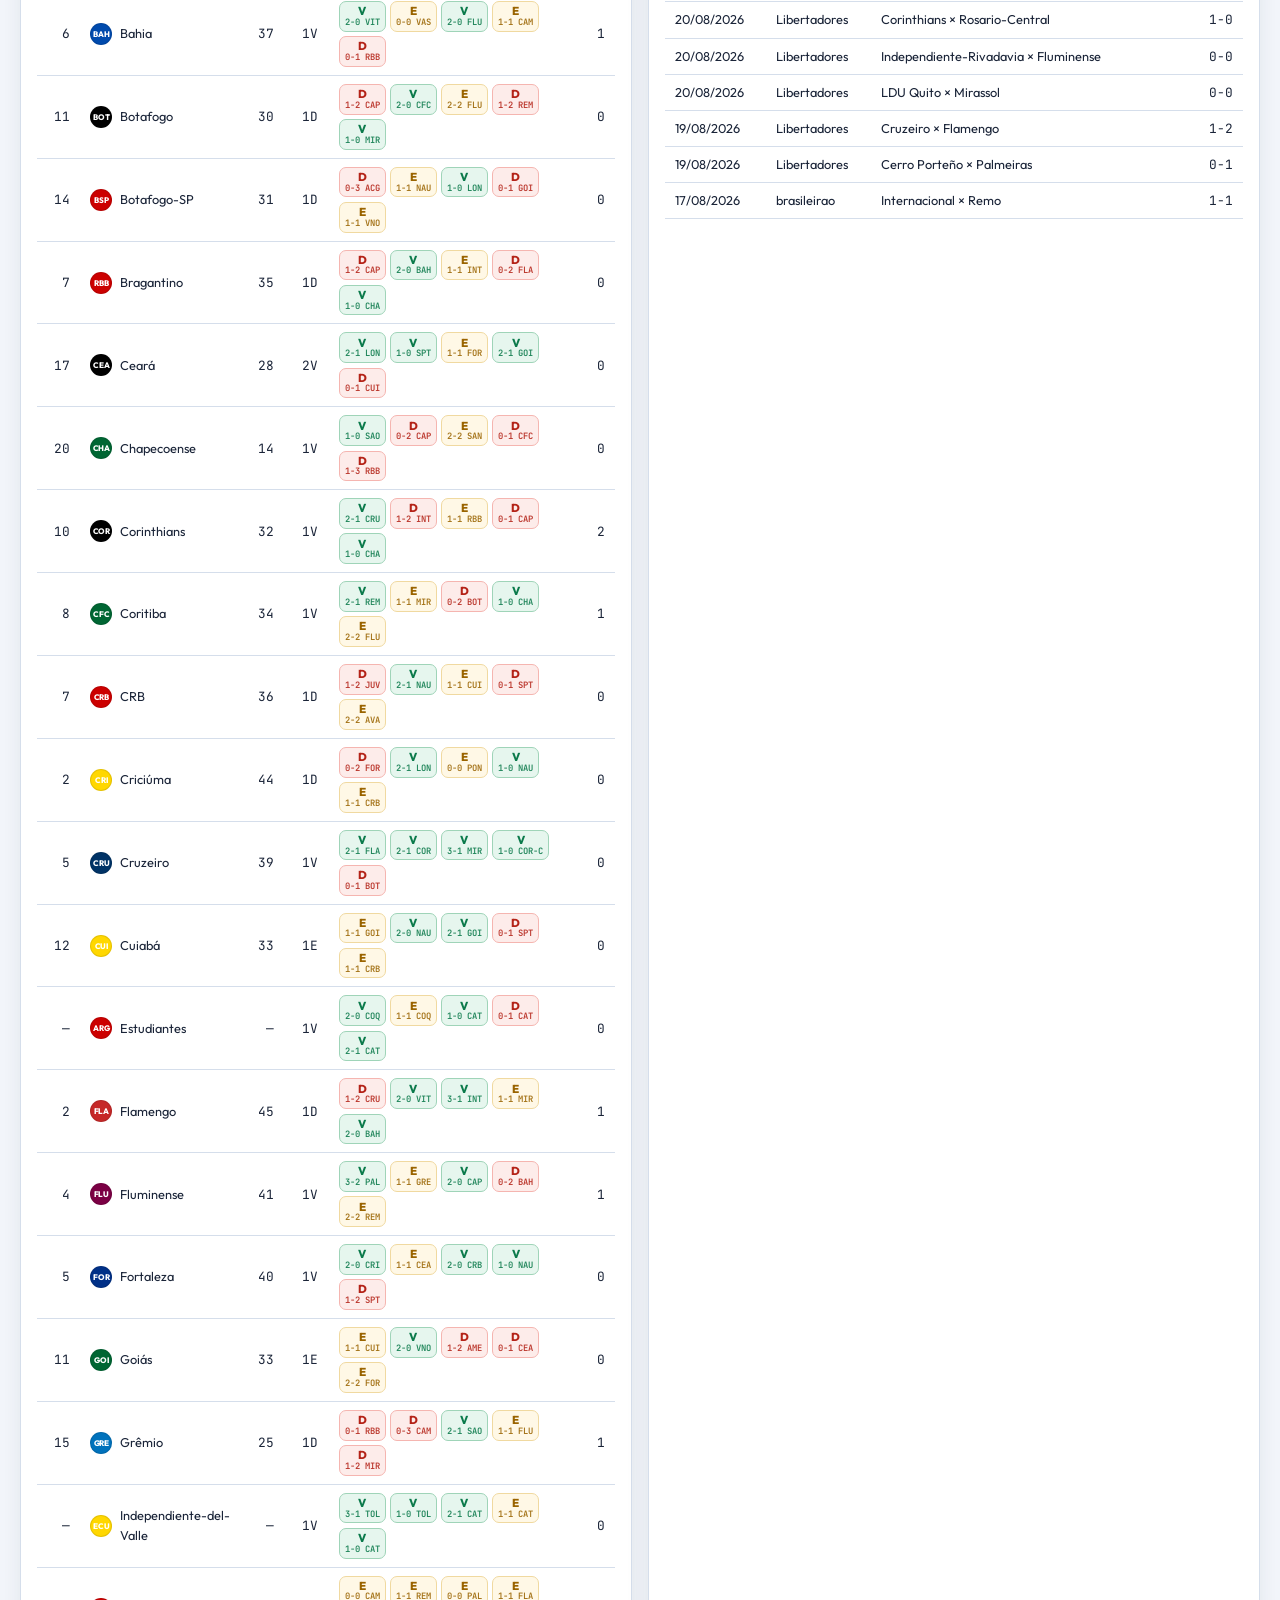
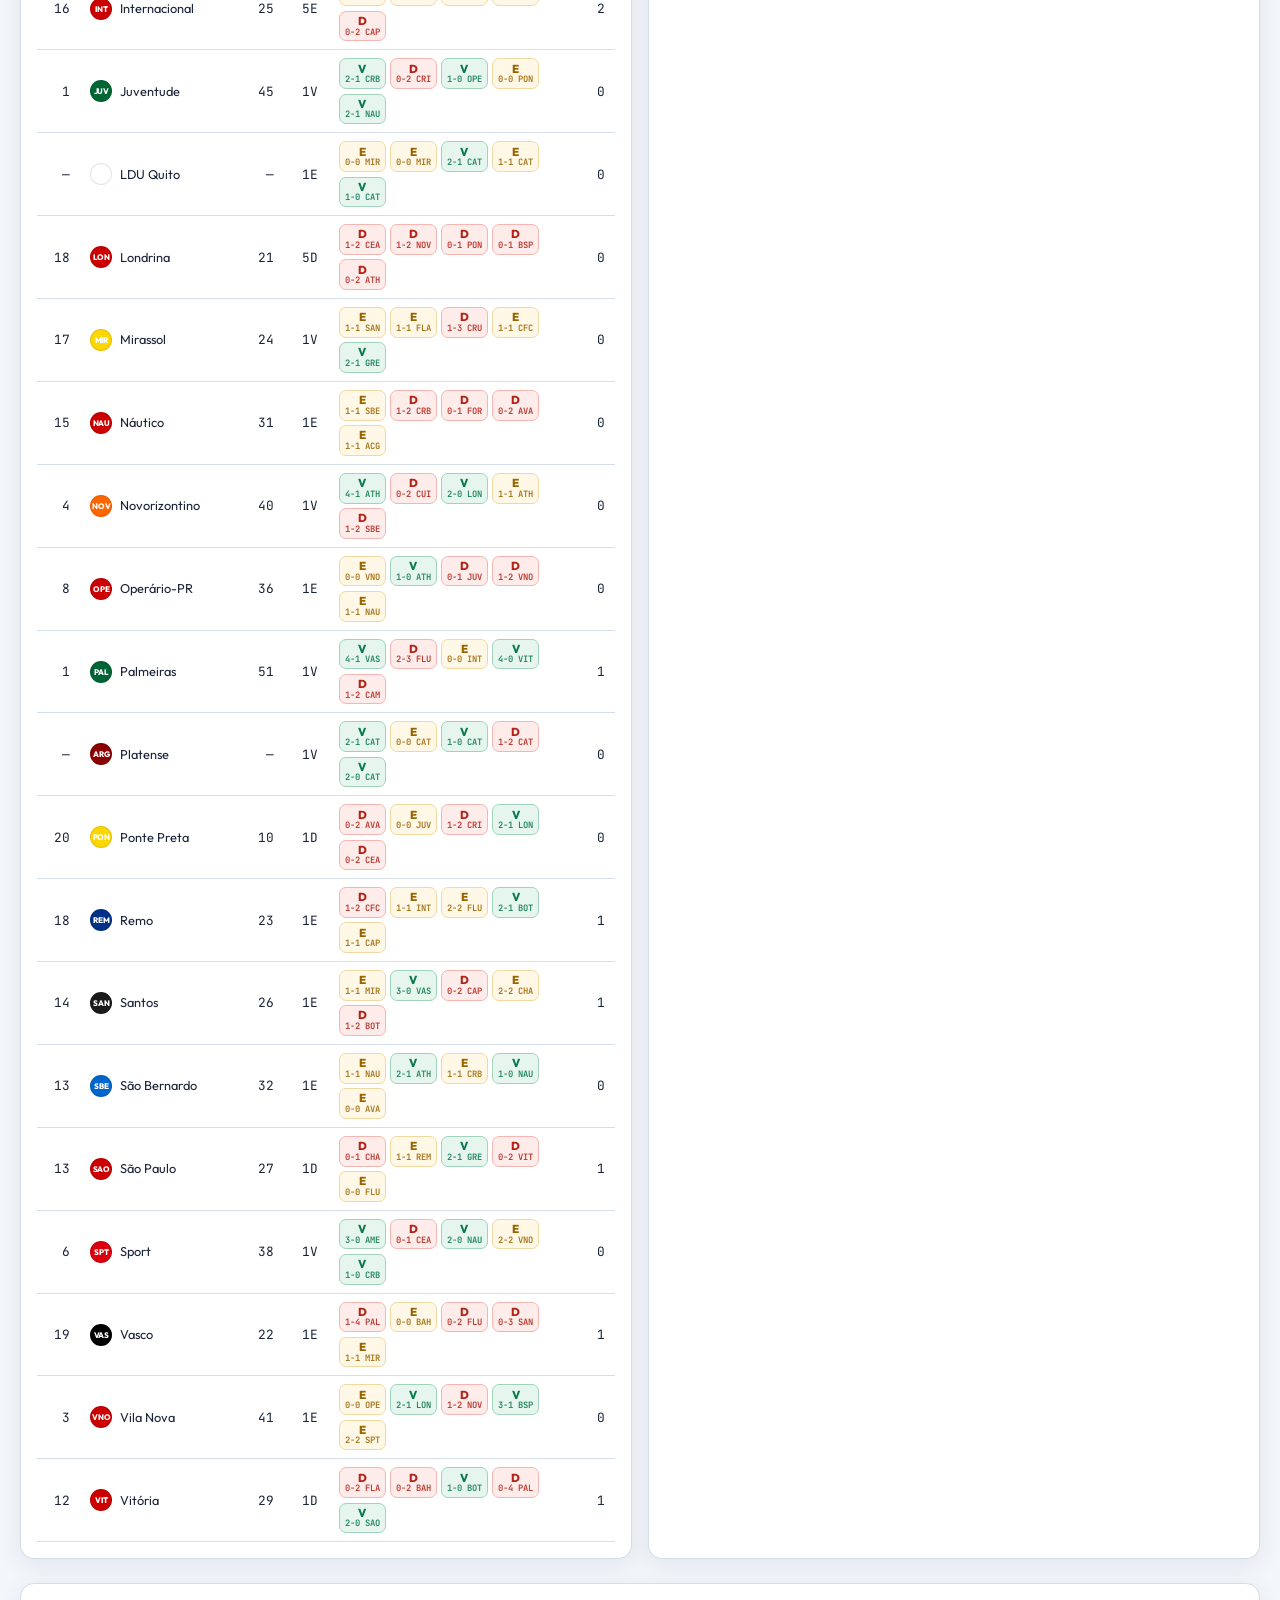
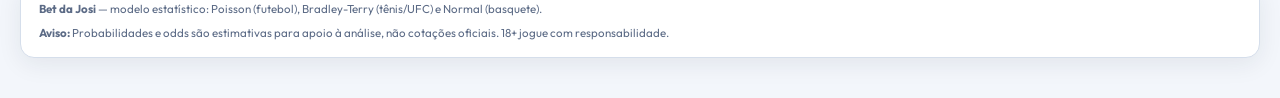
==== commit 0eef3f35: "Publicar intel, odds e aba Jogos do Dia com filtro de valor. Atualiza o site com xG, descanso, desfa" ====
--- a/index.html
+++ b/index.html
@@ -138,10 +138,16 @@
             <h2>Jogos do Dia — Apostas de Alta Probabilidade</h2>
             <p id="diaSub">Modelo Poisson · probabilidades estimadas · filtre por confiança mínima</p>
           </div>
-          <div class="dia-thresholds" id="diaThresholds">
-            <button type="button" class="dia-thresh" data-min="60">+60%</button>
-            <button type="button" class="dia-thresh active" data-min="70">+70%</button>
-            <button type="button" class="dia-thresh" data-min="80">+80%</button>
+          <div class="dia-controls">
+            <div class="dia-thresholds" id="diaThresholds">
+              <button type="button" class="dia-thresh" data-min="60">+60%</button>
+              <button type="button" class="dia-thresh active" data-min="70">+70%</button>
+              <button type="button" class="dia-thresh" data-min="80">+80%</button>
+            </div>
+            <label class="dia-value-toggle">
+              <input type="checkbox" id="diaValueOnly" />
+              Só apostas com valor (+3pp vs mercado)
+            </label>
           </div>
         </div>
         <div class="panel-body">
--- a/styles.css
+++ b/styles.css
@@ -410,6 +410,12 @@
 
 /* Jogos do Dia */
 .dia-panel .panel-head { display: flex; flex-wrap: wrap; align-items: flex-start; justify-content: space-between; gap: 1rem; }
+.dia-controls { display: flex; flex-direction: column; align-items: flex-end; gap: 0.55rem; }
+.dia-value-toggle {
+  display: flex; align-items: center; gap: 0.4rem; font-size: 0.78rem; color: var(--muted);
+  cursor: pointer; user-select: none;
+}
+.dia-value-toggle input { accent-color: var(--accent); }
 .dia-thresholds { display: flex; gap: 0.4rem; flex-wrap: wrap; }
 .dia-thresh {
   padding: 0.45rem 0.85rem; border-radius: 8px; border: 2px solid var(--border);
@@ -442,6 +448,7 @@
   padding: 0.65rem 0.85rem; background: var(--surface2); border-bottom: 1px solid var(--border);
 }
 .dia-game-head .teams { font-weight: 800; font-size: 0.92rem; flex: 1; min-width: 180px; }
+.dia-intel { font-size: 0.72rem; color: var(--muted); padding: 0.35rem 0.65rem 0; }
 .dia-picks { padding: 0.5rem 0.65rem; }
 .dia-pick-row {
   display: flex; flex-wrap: wrap; align-items: center; gap: 0.5rem;
@@ -451,6 +458,14 @@
 .dia-pick-row .mercado { flex: 1; min-width: 140px; font-weight: 600; }
 .dia-pick-row .prob { font-family: var(--mono); font-weight: 800; min-width: 3rem; text-align: right; }
 .dia-pick-row .odd { font-family: var(--mono); color: var(--blue); font-weight: 700; min-width: 3rem; text-align: right; }
+.dia-pick-row .book { font-family: var(--mono); color: var(--muted); font-size: 0.78rem; min-width: 3rem; text-align: right; }
+.dia-pick-row .edge { font-family: var(--mono); font-weight: 700; min-width: 3.2rem; text-align: right; font-size: 0.78rem; }
+.dia-pick-row .edge.positive { color: var(--accent); }
+.dia-pick-row.has-value { background: rgba(46, 160, 67, 0.08); }
+.dia-value-badge {
+  font-size: 0.62rem; font-weight: 800; text-transform: uppercase; letter-spacing: 0.04em;
+  color: var(--accent); background: var(--accent-soft); padding: 0.12rem 0.35rem; border-radius: 4px;
+}
 .dia-pick-row.prob-alta .prob { color: var(--accent); }
 .dia-pick-row.prob-media .prob { color: #c77800; }
 .dia-warn { font-size: 0.75rem; color: var(--muted); margin-top: 0.75rem; padding: 0.65rem; background: var(--surface2); border-radius: 8px; }
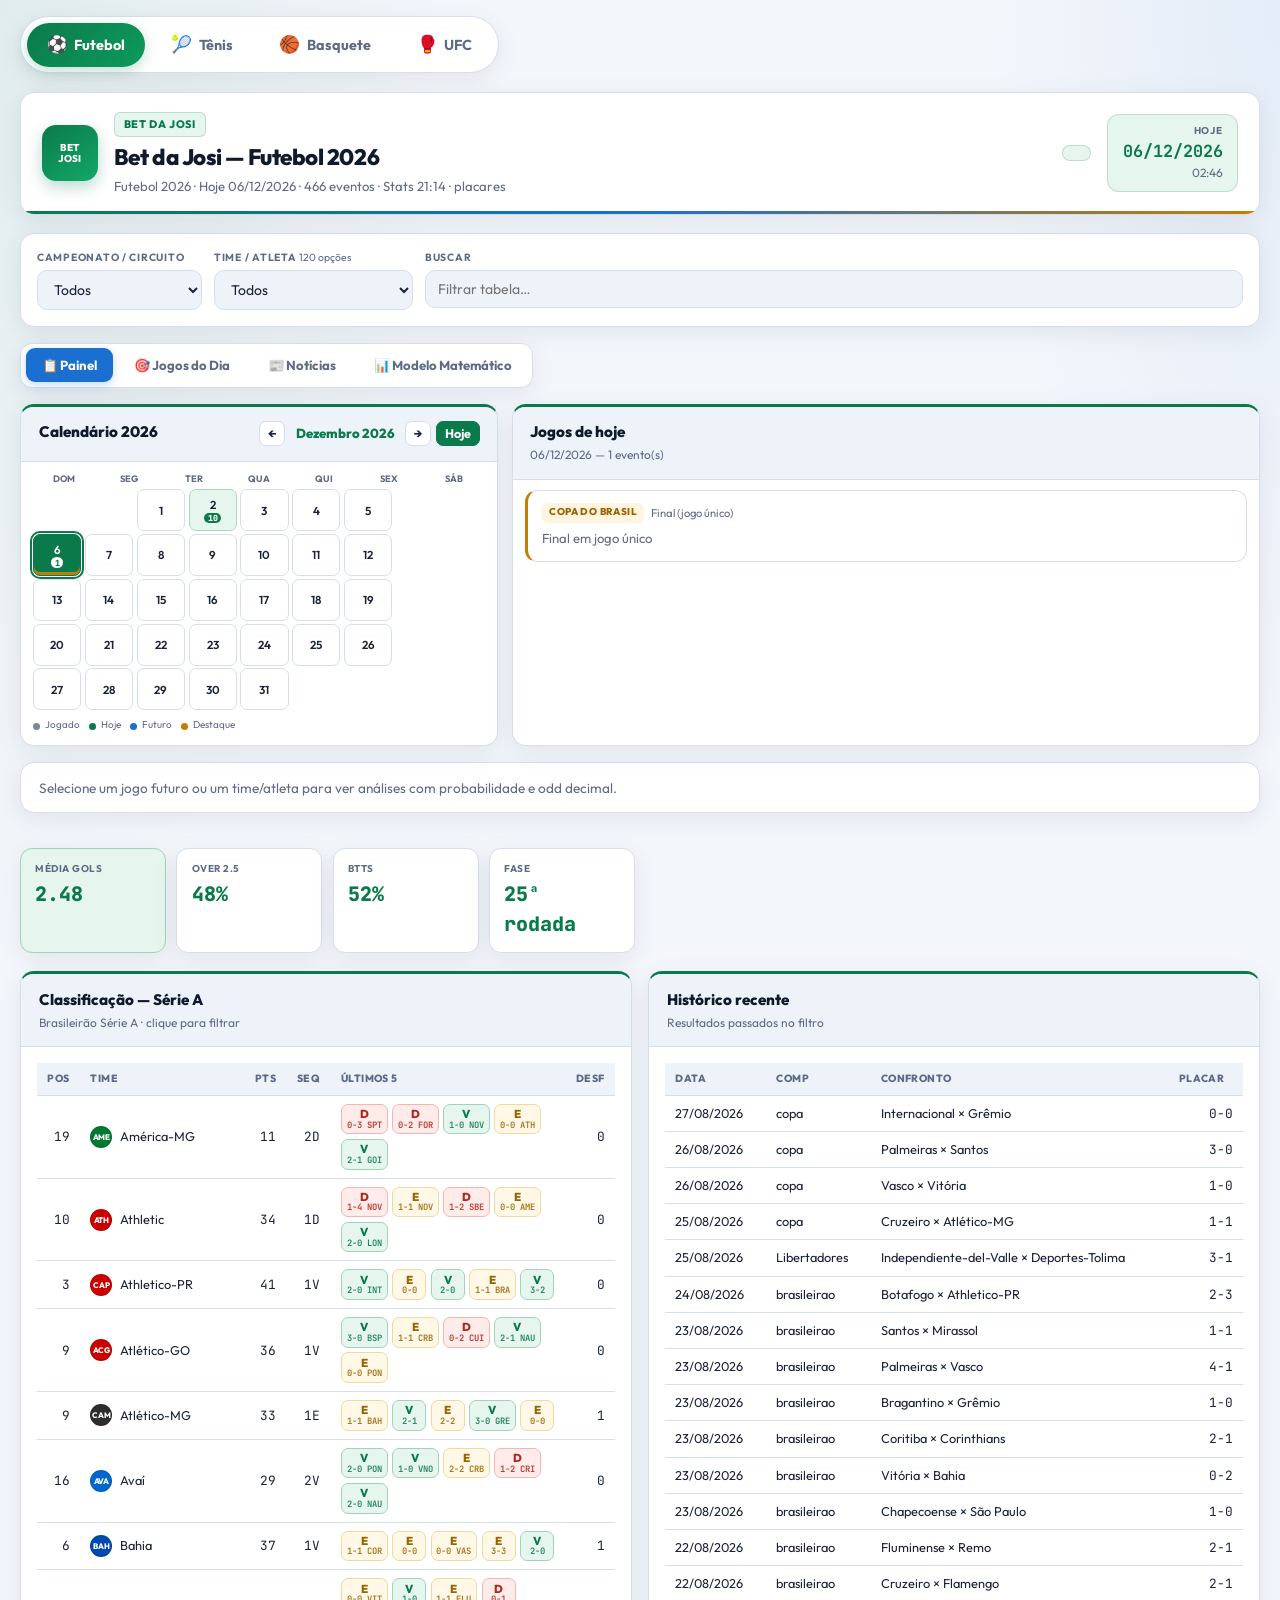
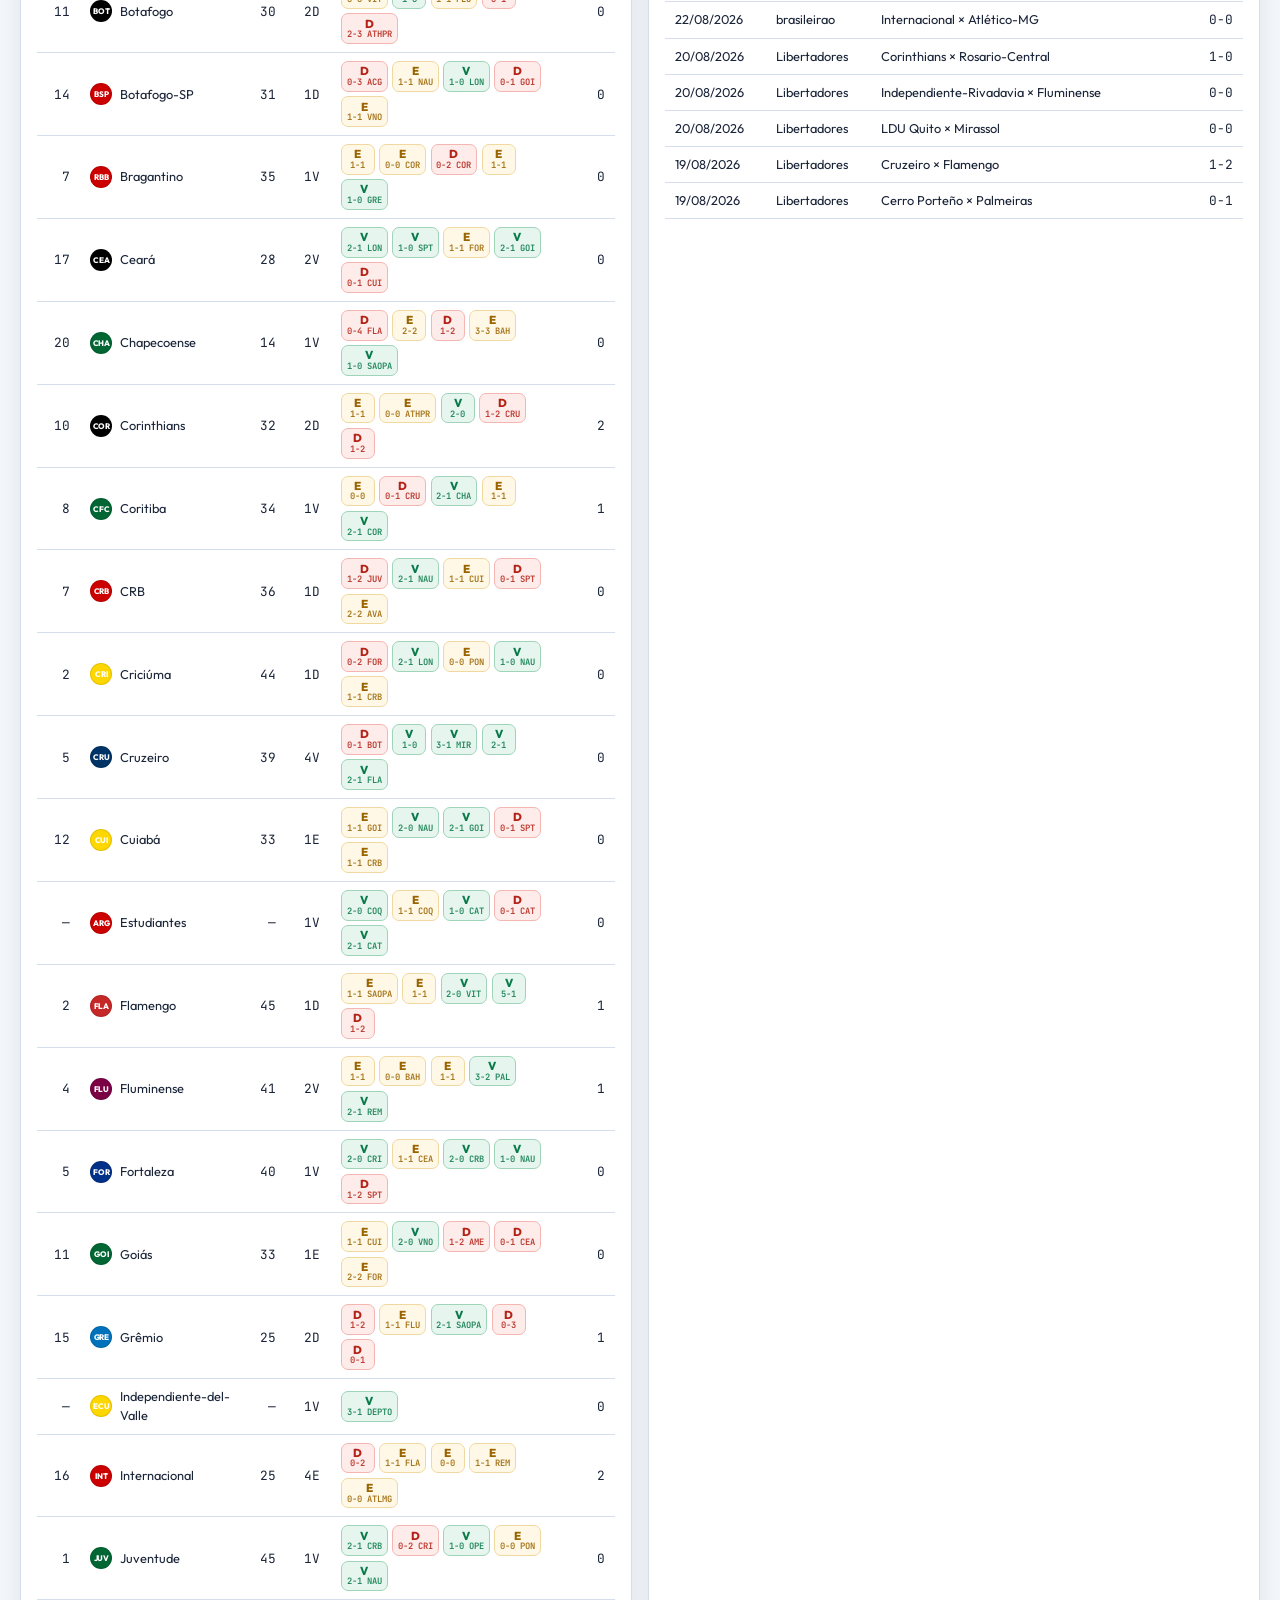
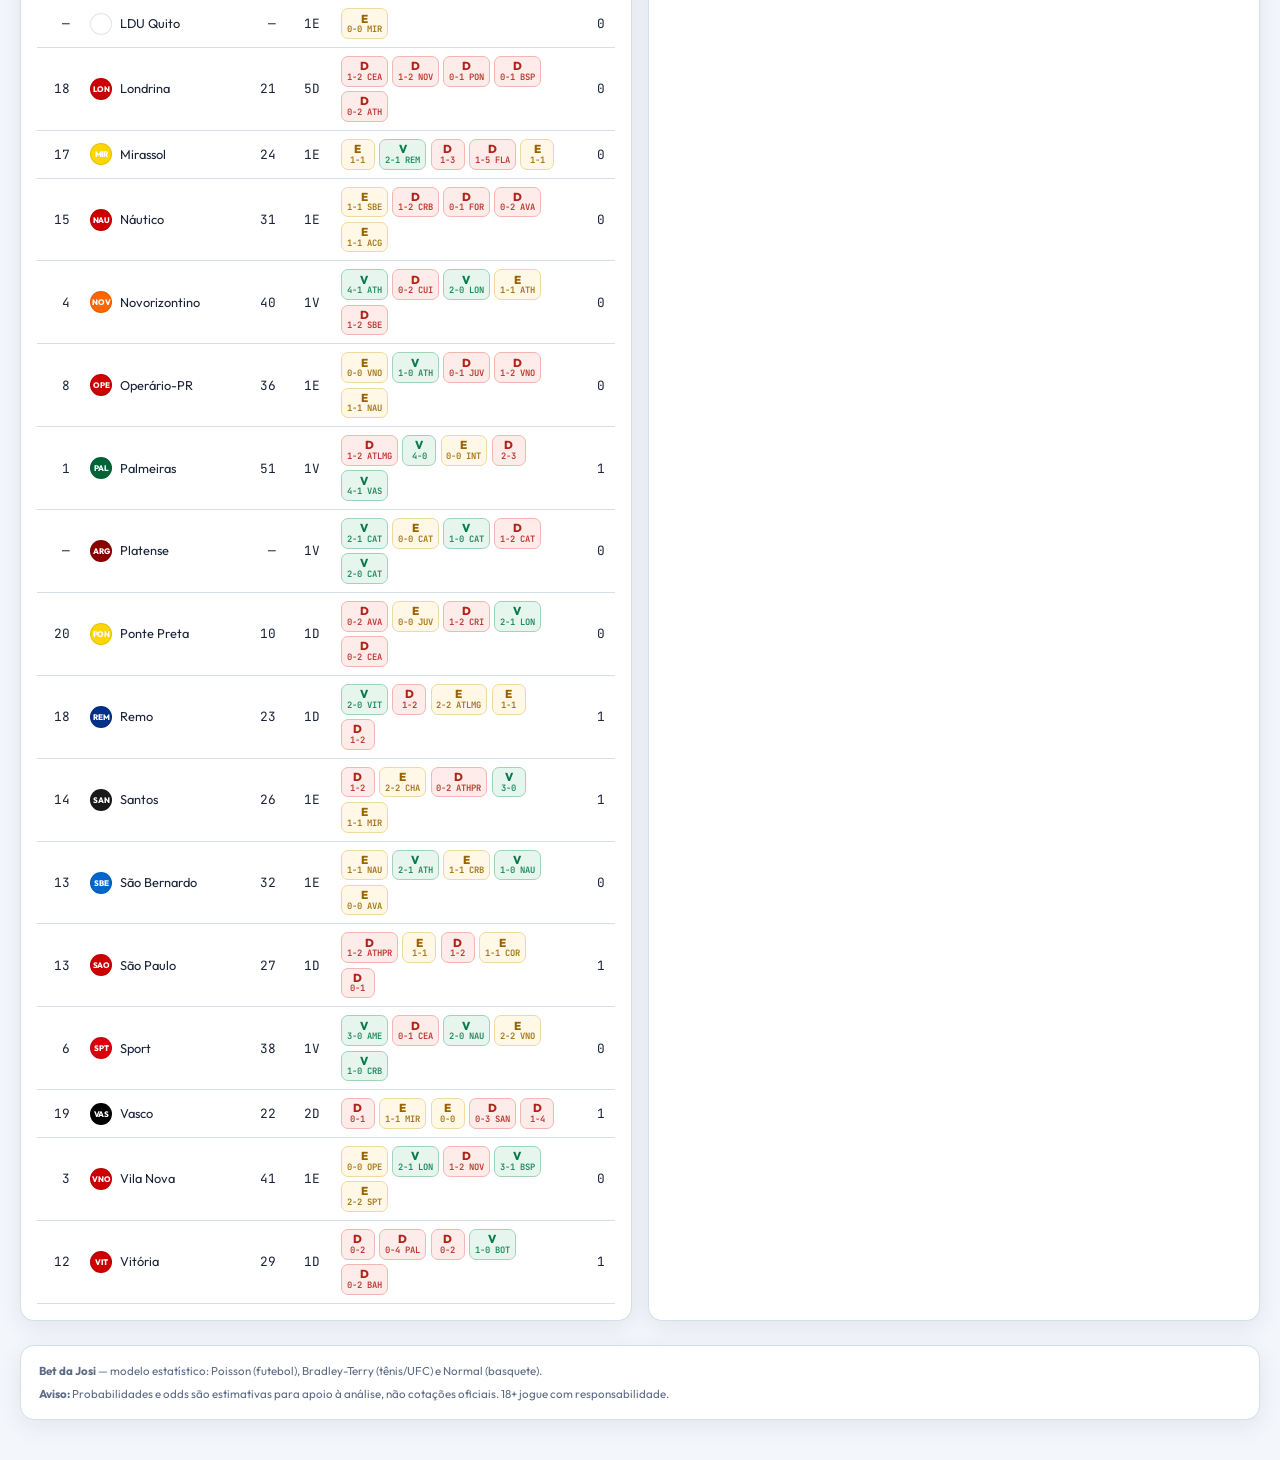
==== commit 0aefd48c: "Deploy: placares passados, combinada Top 4 e abas alinhadas. Publica no GitHub Pages as correções de" ====
--- a/index.html
+++ b/index.html
@@ -132,6 +132,7 @@
     </div>
 
     <div id="viewDia" class="view-panel" hidden>
+      <div id="diaTopCombinada" class="dia-top-combinada"></div>
       <article class="panel panel-field dia-panel">
         <div class="panel-head">
           <div>
@@ -143,6 +144,7 @@
               <button type="button" class="dia-thresh" data-min="60">+60%</button>
               <button type="button" class="dia-thresh active" data-min="70">+70%</button>
               <button type="button" class="dia-thresh" data-min="80">+80%</button>
+              <button type="button" class="dia-thresh" data-min="90">+90%</button>
             </div>
             <label class="dia-value-toggle">
               <input type="checkbox" id="diaValueOnly" />
@@ -151,6 +153,7 @@
           </div>
         </div>
         <div class="panel-body">
+          <div id="diaDateStrip" class="dia-date-strip"></div>
           <div id="diaCombinada" class="dia-combinada"></div>
           <div id="diaPicksBody"></div>
         </div>
--- a/styles.css
+++ b/styles.css
@@ -409,7 +409,37 @@
 .empty { text-align: center; padding: 2rem 1rem; color: var(--muted); font-size: 0.875rem; }
 
 /* Jogos do Dia */
+.dia-top-combinada {
+  background: linear-gradient(135deg, #1a237e 0%, #0b7a4b 55%, #f9a825 100%);
+  color: #fff; border-radius: var(--radius); padding: 1.1rem 1.2rem; margin-bottom: 1rem;
+  box-shadow: 0 8px 28px rgba(26, 35, 126, 0.22);
+}
+.dia-top-combinada h3 { font-size: 0.95rem; margin-bottom: 0.7rem; font-weight: 800; letter-spacing: 0.01em; }
+.dia-top-empty {
+  text-align: center; padding: 0.85rem; font-size: 0.82rem; opacity: 0.92;
+  background: rgba(255,255,255,0.1); border-radius: 8px;
+}
 .dia-panel .panel-head { display: flex; flex-wrap: wrap; align-items: flex-start; justify-content: space-between; gap: 1rem; }
+.dia-date-strip {
+  display: flex; gap: 0.4rem; flex-wrap: wrap; margin-bottom: 1rem;
+  overflow-x: auto; padding-bottom: 0.25rem;
+}
+.dia-date-btn {
+  display: flex; flex-direction: column; align-items: center; gap: 0.1rem;
+  min-width: 4.2rem; padding: 0.45rem 0.55rem; border-radius: 10px;
+  border: 2px solid var(--border); background: #fff; cursor: pointer;
+  font-family: inherit; color: var(--text); position: relative;
+}
+.dia-date-btn:hover { border-color: var(--blue); }
+.dia-date-btn.active { border-color: var(--accent); background: var(--accent-soft); }
+.dia-date-btn.is-today:not(.active) { border-color: #1565c0; }
+.dia-date-day { font-size: 0.68rem; font-weight: 800; text-transform: uppercase; color: var(--muted); }
+.dia-date-num { font-size: 0.82rem; font-weight: 800; font-family: var(--mono); }
+.dia-date-count {
+  position: absolute; top: -5px; right: -5px; background: var(--accent); color: #fff;
+  font-size: 0.62rem; font-weight: 800; min-width: 1.1rem; height: 1.1rem;
+  border-radius: 999px; display: flex; align-items: center; justify-content: center;
+}
 .dia-controls { display: flex; flex-direction: column; align-items: flex-end; gap: 0.55rem; }
 .dia-value-toggle {
   display: flex; align-items: center; gap: 0.4rem; font-size: 0.78rem; color: var(--muted);
@@ -429,11 +459,78 @@
 }
 .dia-combinada h3 { font-size: 0.85rem; margin-bottom: 0.65rem; opacity: 0.95; }
 .dia-combi-legs { display: flex; flex-direction: column; gap: 0.45rem; margin-bottom: 0.75rem; }
+.dia-combi-legs-all { max-height: 420px; overflow-y: auto; padding-right: 0.25rem; }
+.dia-combi-leg-wrap { display: flex; flex-direction: column; gap: 0; }
 .dia-combi-leg {
-  display: flex; flex-wrap: wrap; align-items: center; gap: 0.5rem;
-  background: rgba(255,255,255,0.12); border-radius: 8px; padding: 0.5rem 0.65rem; font-size: 0.82rem;
-}
+  display: flex; flex-wrap: wrap; align-items: center; gap: 0.5rem; width: 100%;
+  background: rgba(255,255,255,0.12); border: 1px solid rgba(255,255,255,0.15);
+  border-radius: 8px; padding: 0.5rem 0.65rem; font-size: 0.82rem;
+  color: #fff; cursor: pointer; text-align: left; font-family: inherit;
+  transition: background 0.15s, border-color 0.15s;
+}
+.dia-combi-leg:hover { background: rgba(255,255,255,0.2); border-color: rgba(255,255,255,0.35); }
+.dia-combi-leg.open { background: rgba(255,255,255,0.22); border-color: rgba(255,255,255,0.45); }
 .dia-combi-leg .prob { font-family: var(--mono); font-weight: 800; margin-left: auto; }
+.dia-combi-match { font-weight: 700; }
+.dia-combi-market-preview { opacity: 0.92; font-size: 0.78rem; }
+.dia-combi-chevron {
+  font-size: 0.75rem; opacity: 0.75; transition: transform 0.15s; margin-left: 0.15rem;
+}
+.dia-combi-leg.open .dia-combi-chevron { transform: rotate(90deg); }
+.dia-combi-detail {
+  background: rgba(0,0,0,0.22); border: 1px solid rgba(255,255,255,0.12);
+  border-top: none; border-radius: 0 0 8px 8px; margin-top: -4px; padding: 0.65rem 0.75rem 0.75rem;
+  font-size: 0.8rem; color: rgba(255,255,255,0.95);
+}
+.dia-combi-detail-inner { display: flex; flex-direction: column; gap: 0.45rem; }
+.dia-combi-bet-title { font-size: 0.88rem; }
+.dia-combi-bet-title strong { font-weight: 800; }
+.dia-combi-bet-meta {
+  display: flex; flex-wrap: wrap; gap: 0.45rem 0.75rem; align-items: center; font-size: 0.76rem;
+}
+.dia-combi-bet-meta strong { font-family: var(--mono); }
+.dia-combi-tag {
+  background: rgba(255,255,255,0.15); padding: 0.12rem 0.4rem; border-radius: 4px; font-weight: 700;
+}
+.dia-combi-motivo, .dia-combi-context { margin: 0; line-height: 1.45; opacity: 0.92; font-size: 0.76rem; }
+.dia-combi-goto {
+  align-self: flex-start; margin-top: 0.15rem; padding: 0.35rem 0.65rem;
+  border-radius: 6px; border: 1px solid rgba(255,255,255,0.35);
+  background: rgba(255,255,255,0.12); color: #fff; font-size: 0.74rem; font-weight: 700; cursor: pointer;
+}
+.dia-combi-goto:hover { background: rgba(255,255,255,0.22); }
+.dia-value-badge-light {
+  color: #fff; background: rgba(255,255,255,0.2);
+}
+.dia-combi-status-bar {
+  font-size: 0.82rem; font-weight: 800; padding: 0.45rem 0.65rem;
+  border-radius: 8px; margin-bottom: 0.65rem; text-align: center;
+}
+.dia-combi-status-bar.combi-won { background: rgba(46, 160, 67, 0.35); }
+.dia-combi-status-bar.combi-lost { background: rgba(220, 53, 69, 0.35); }
+.dia-combi-status-bar.combi-live { background: rgba(255, 193, 7, 0.28); }
+.dia-combi-status-bar.combi-pending { background: rgba(255,255,255,0.15); }
+.dia-combi-settle-badge {
+  font-size: 0.68rem; font-weight: 800; padding: 0.15rem 0.4rem; border-radius: 4px;
+}
+.dia-combi-settle-badge.settle-green { background: rgba(46, 160, 67, 0.45); }
+.dia-combi-settle-badge.settle-red { background: rgba(220, 53, 69, 0.45); }
+.dia-combi-settle-badge.settle-live { background: rgba(255, 193, 7, 0.4); color: #1a1a1a; }
+.dia-combi-settle-badge.settle-pending { background: rgba(255,255,255,0.18); }
+.dia-combi-leg.settle-green { box-shadow: inset 3px 0 0 #2ea043; }
+.dia-combi-leg.settle-red { box-shadow: inset 3px 0 0 #dc3545; }
+.dia-combi-leg.settle-live { box-shadow: inset 3px 0 0 #ffc107; }
+.dia-combi-score { font-family: var(--mono); font-size: 0.75rem; opacity: 0.95; }
+.dia-combi-settle { font-weight: 800; font-size: 0.82rem; margin-bottom: 0.25rem; }
+.dia-combi-settle.settle-green { color: #9be9a8; }
+.dia-combi-settle.settle-red { color: #ffb3ba; }
+.dia-combi-settle.settle-live { color: #ffe082; }
+.dia-game-finished { opacity: 0.72; }
+.dia-game-block.dia-game-finished .dia-game-head { background: #eee; }
+.dia-game-block.dia-game-highlight {
+  box-shadow: 0 0 0 2px var(--accent), 0 8px 24px rgba(11,122,75,0.15);
+  transition: box-shadow 0.2s;
+}
 .dia-combi-summary {
   display: flex; flex-wrap: wrap; gap: 1rem; align-items: center;
   padding-top: 0.65rem; border-top: 1px solid rgba(255,255,255,0.25); font-size: 0.88rem;
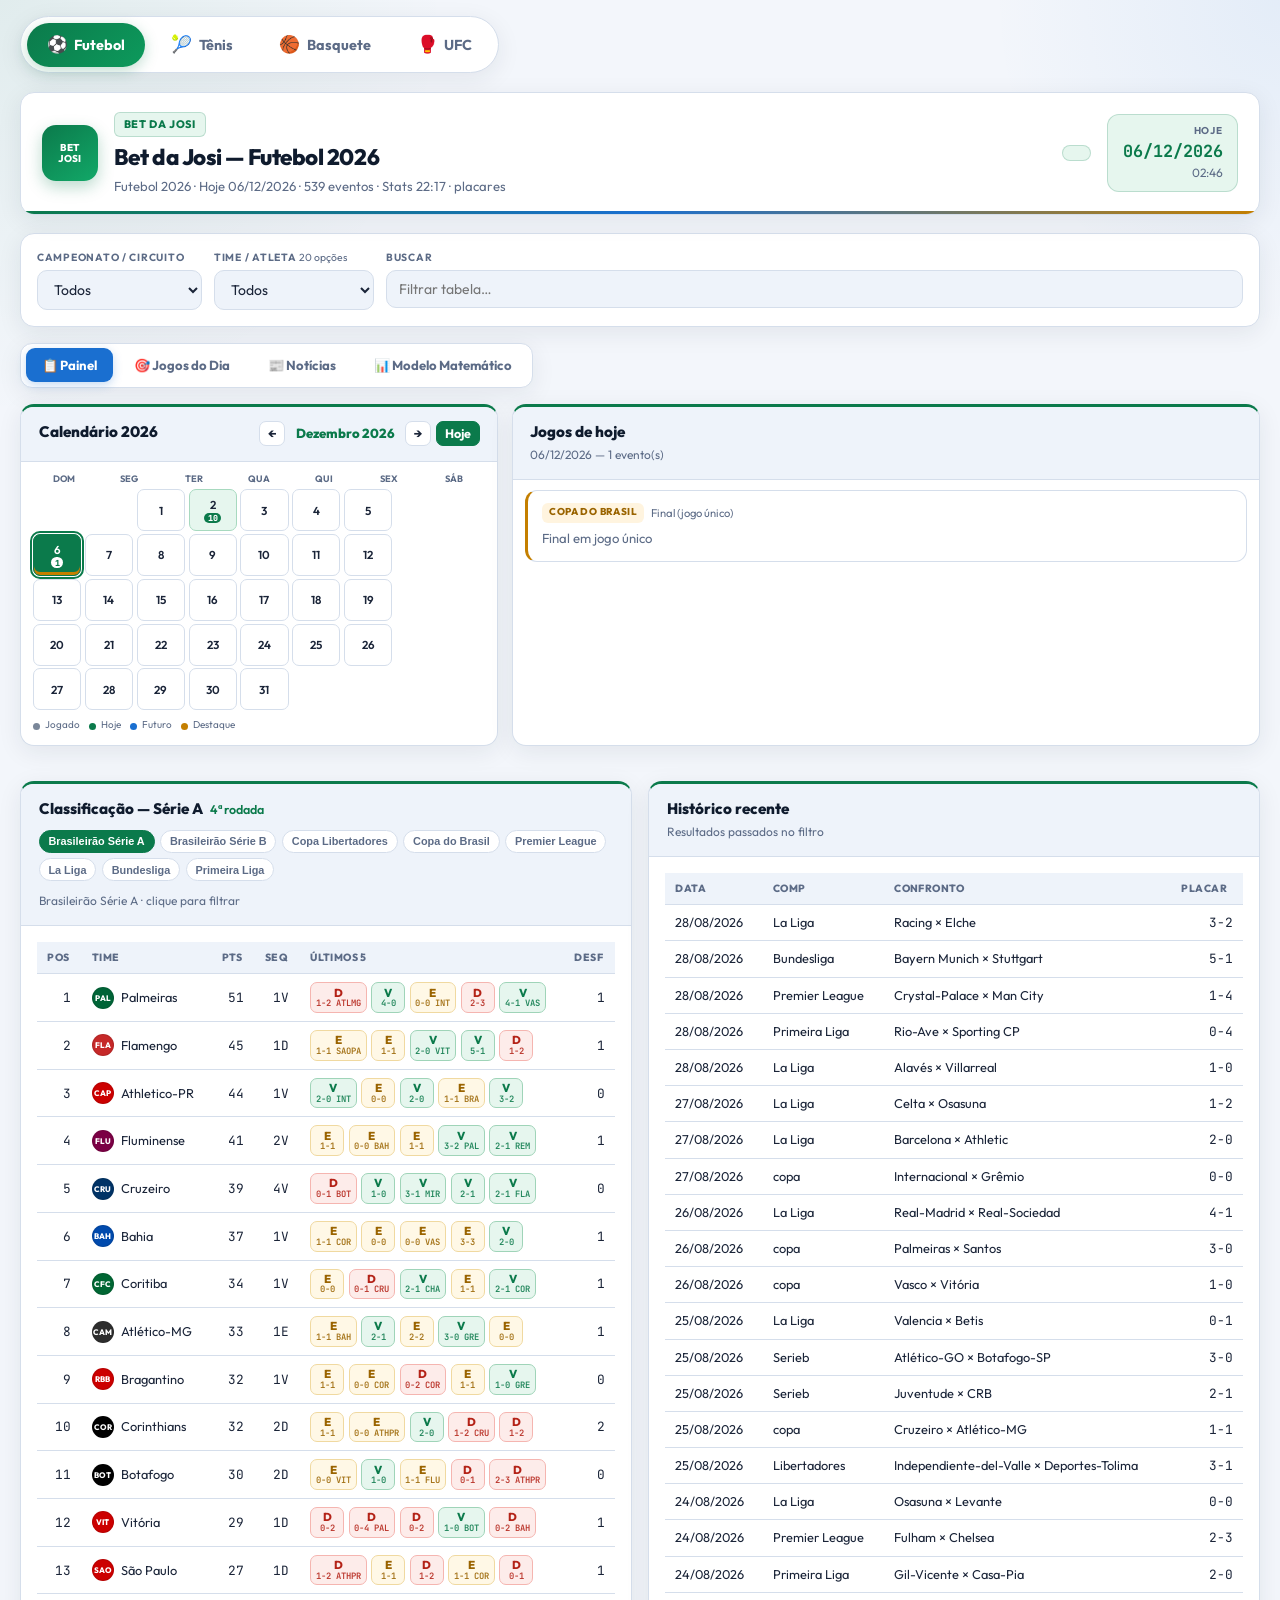
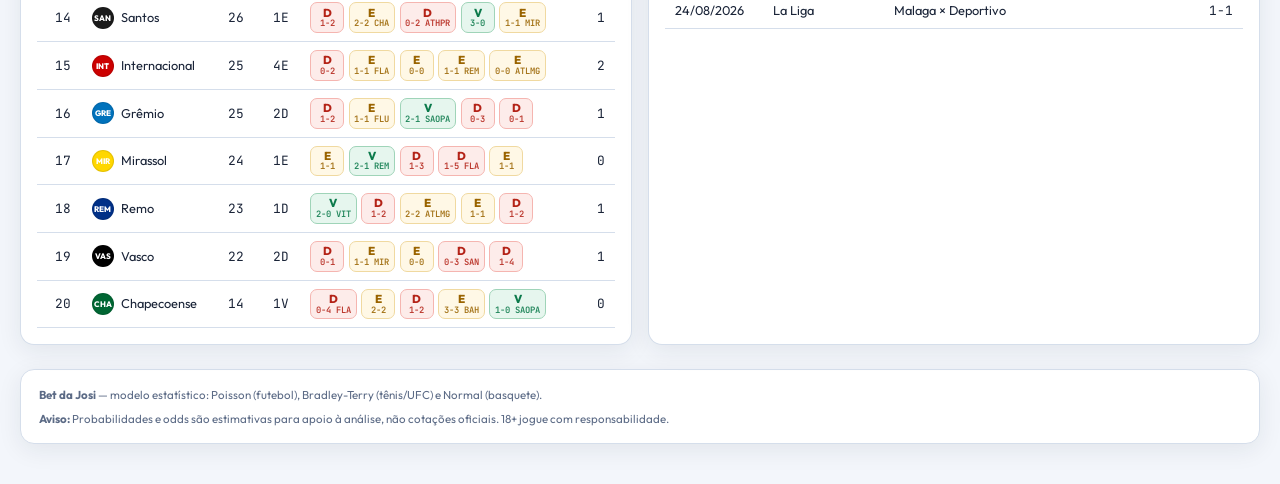
==== commit 3b91cb13: "deploy: painel com classificações por liga e placares 365scores Co-authored-by: Cursor <cursoragent@" ====
--- a/index.html
+++ b/index.html
@@ -93,17 +93,17 @@
       </div>
     </section>
 
-    <div class="hint-box" id="hintBox">
-      Selecione um jogo futuro ou um time/atleta para ver análises com probabilidade e odd decimal.
-    </div>
-
     <section id="fixturesContainer" class="fixtures-container"></section>
     <section class="kpi-grid" id="kpiGrid"></section>
 
     <div class="grid-2">
       <article class="panel panel-field">
-        <div class="panel-head">
-          <h2 id="tableTitle">Resumo</h2>
+        <div class="panel-head standings-head">
+          <div class="standings-title-row">
+            <h2 id="tableTitle">Resumo</h2>
+            <span id="tableFase" class="table-fase"></span>
+          </div>
+          <div id="standingsTabs" class="standings-tabs" hidden></div>
           <p id="tableSub">Estatísticas do filtro atual</p>
         </div>
         <div class="panel-body table-wrap">
--- a/styles.css
+++ b/styles.css
@@ -240,6 +240,23 @@
 .panel-field { border-top: 3px solid var(--accent); }
 .panel-head { padding: 0.9rem 1.1rem; border-bottom: 1px solid var(--border); background: var(--surface2); }
 .panel-head h2 { font-size: 0.95rem; font-weight: 800; color: #0f1b2d; }
+.standings-head { display: flex; flex-direction: column; gap: 0.55rem; }
+.standings-title-row { display: flex; flex-wrap: wrap; align-items: baseline; gap: 0.45rem; }
+.table-fase { font-size: 0.78rem; font-weight: 600; color: var(--accent); white-space: nowrap; }
+.standings-tabs { display: flex; flex-wrap: wrap; gap: 0.35rem; }
+.standings-tab {
+  border: 1px solid var(--border);
+  background: var(--surface);
+  color: var(--muted);
+  font-size: 0.68rem;
+  font-weight: 700;
+  padding: 0.28rem 0.55rem;
+  border-radius: 999px;
+  cursor: pointer;
+  transition: background 0.15s, color 0.15s, border-color 0.15s;
+}
+.standings-tab:hover { border-color: var(--accent); color: var(--accent); }
+.standings-tab.active { background: var(--accent); border-color: var(--accent); color: #fff; }
 .panel-head p { font-size: 0.75rem; color: var(--muted); margin-top: 0.15rem; }
 .panel-body { padding: 1rem; }
 .calendar-section .panel-body { padding: 0.65rem 0.75rem 0.75rem; }
@@ -458,6 +475,27 @@
   border-radius: var(--radius); padding: 1rem 1.15rem; margin-bottom: 1.15rem;
 }
 .dia-combinada h3 { font-size: 0.85rem; margin-bottom: 0.65rem; opacity: 0.95; }
+.dia-combi-grupos {
+  display: flex; flex-wrap: wrap; gap: 0.4rem; margin-bottom: 0.75rem;
+}
+.dia-combi-grupo-btn {
+  display: inline-flex; align-items: center; gap: 0.35rem;
+  padding: 0.4rem 0.7rem; border-radius: 999px; border: 1px solid rgba(255,255,255,0.35);
+  background: rgba(255,255,255,0.1); color: #fff; font-family: inherit;
+  font-size: 0.72rem; font-weight: 700; cursor: pointer; transition: background 0.15s, border-color 0.15s;
+}
+.dia-combi-grupo-btn:hover { background: rgba(255,255,255,0.22); border-color: rgba(255,255,255,0.55); }
+.dia-combi-grupo-btn.active {
+  background: #fff; color: #0b7a4b; border-color: #fff;
+}
+.dia-combi-grupo-count {
+  font-family: var(--mono); font-size: 0.68rem; font-weight: 800;
+  background: rgba(0,0,0,0.18); padding: 0.05rem 0.35rem; border-radius: 999px;
+}
+.dia-combi-grupo-btn.active .dia-combi-grupo-count { background: rgba(11,122,75,0.15); color: #0b7a4b; }
+.dia-combi-grupo-note {
+  font-size: 0.76rem; opacity: 0.9; margin: 0 0 0.65rem;
+}
 .dia-combi-legs { display: flex; flex-direction: column; gap: 0.45rem; margin-bottom: 0.75rem; }
 .dia-combi-legs-all { max-height: 420px; overflow-y: auto; padding-right: 0.25rem; }
 .dia-combi-leg-wrap { display: flex; flex-direction: column; gap: 0; }
